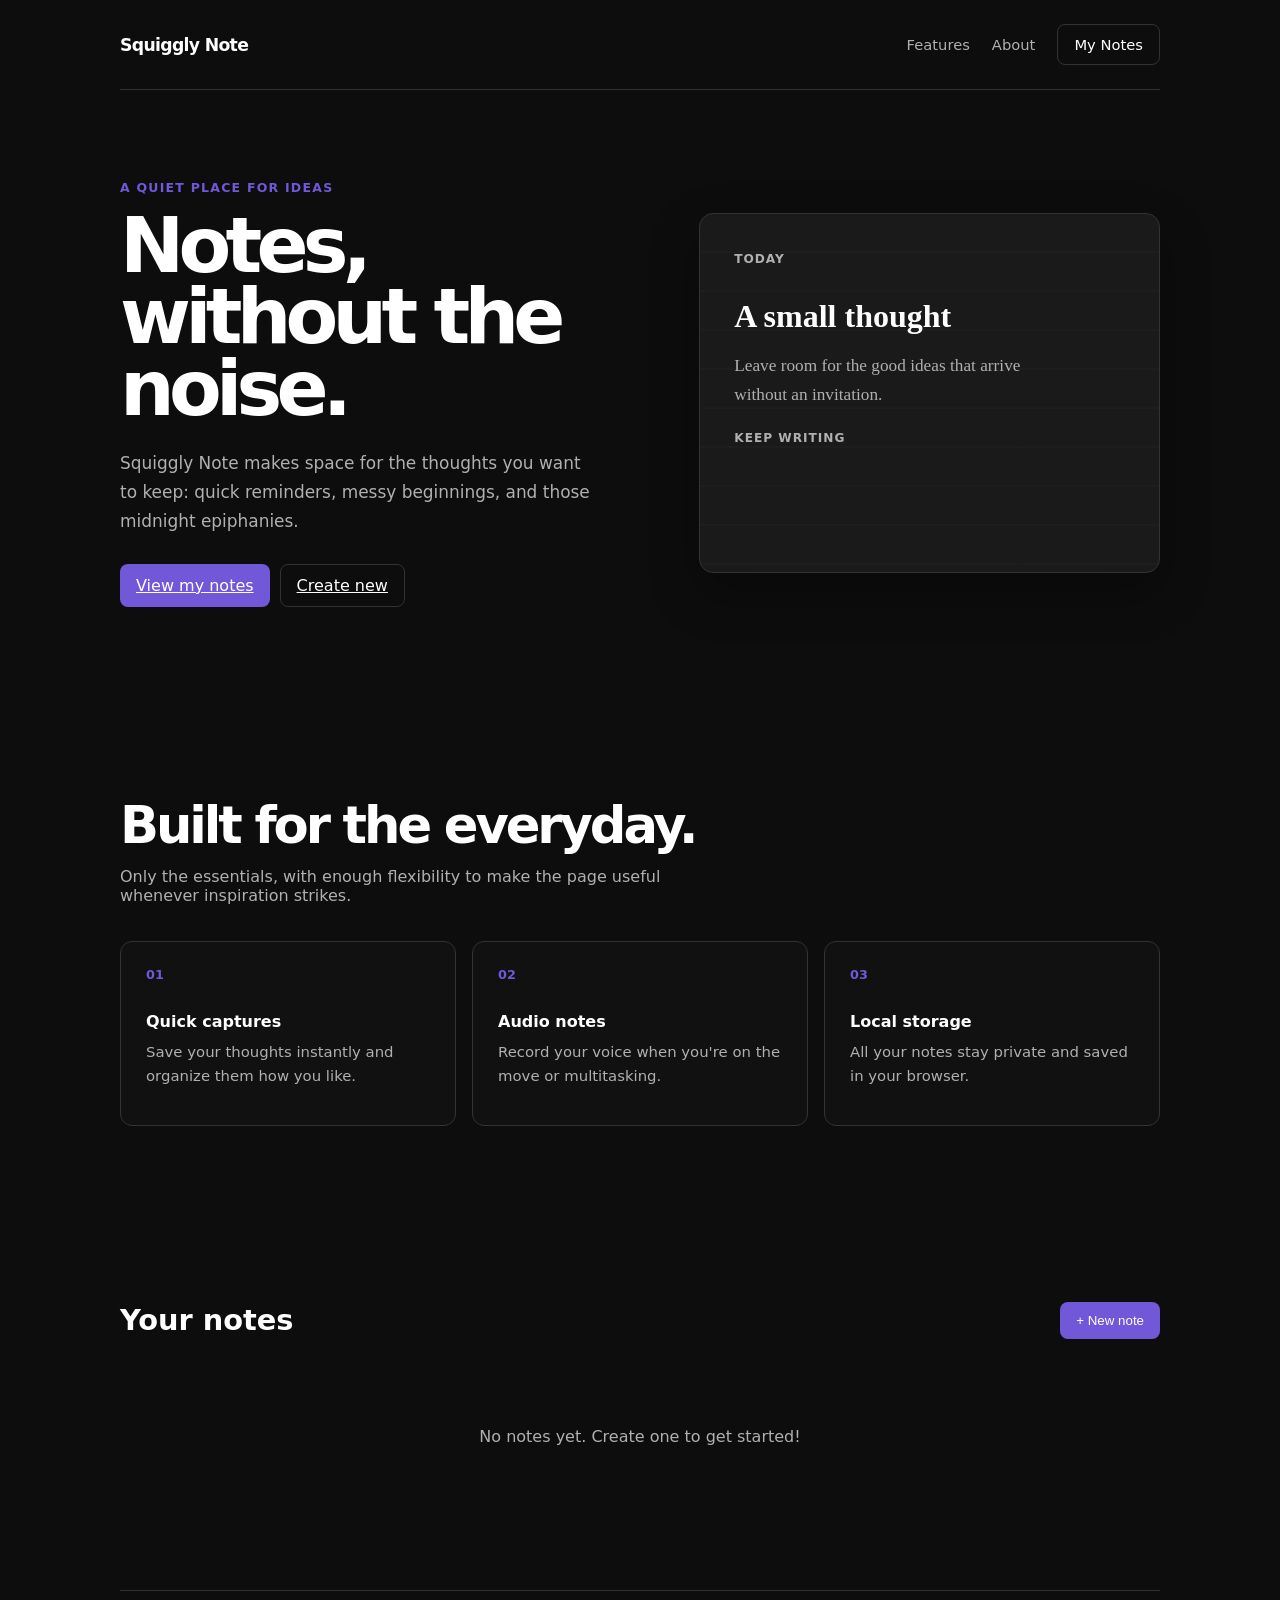
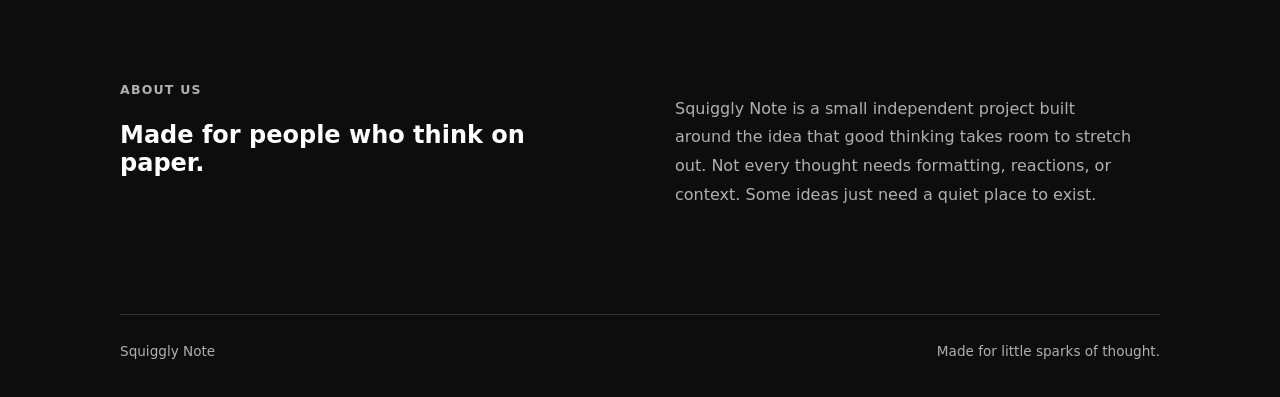
==== index.html @ e8b90823 "Dark theme with white text, fix audio recording and tab navigation" ====
<!doctype html>
<html lang="en">
<head>
  <meta charset="UTF-8">
  <meta name="viewport" content="width=device-width, initial-scale=1.0">
  <meta name="description" content="Squiggly Note is a simple place for everyday thoughts.">
  <title>Squiggly Note</title>
  <style>
    :root { --ink:#ffffff; --muted:#b0b0b0; --paper:#1a1a1a; --line:#333333; --accent:#7158d8; --wash:#0d0d0d; }
    * { box-sizing:border-box; } html { scroll-behavior:smooth; }
    body { margin:0; background:var(--wash); color:var(--ink); font-family:Inter,ui-sans-serif,system-ui,-apple-system,BlinkMacSystemFont,"Segoe UI",sans-serif; }
    .container { width:min(1040px,calc(100% - 40px)); margin:auto; }
    header { display:flex; align-items:center; justify-content:space-between; padding:24px 0; border-bottom:1px solid var(--line); }
    .brand { color:var(--ink); font-size:1.08rem; font-weight:750; letter-spacing:-.04em; text-decoration:none; }
    nav { display:flex; gap:22px; align-items:center; } nav a { color:var(--muted); font-size:.92rem; text-decoration:none; } nav a:hover { color:var(--ink); }
    .button { display:inline-flex; align-items:center; justify-content:center; border:0; border-radius:8px; padding:11px 16px; background:var(--accent); color:#fff; cursor:pointer; font:600 .9rem inherit; }
    .button:hover { background:#8e70f0; } .button.light { background:transparent; color:var(--ink); border:1px solid var(--line); }
    .hero { display:grid; grid-template-columns:1.05fr .95fr; gap:70px; align-items:center; padding:90px 0 100px; }
    .eyebrow { margin:0 0 15px; color:var(--accent); font-size:.78rem; font-weight:700; letter-spacing:.1em; text-transform:uppercase; }
    h1 { max-width:620px; margin:0; font-size:clamp(3rem,6vw,5.7rem); letter-spacing:-.075em; line-height:.93; }
    .intro { max-width:470px; margin:25px 0 28px; color:var(--muted); font-size:1.06rem; line-height:1.7; }
    .hero-actions { display:flex; flex-wrap:wrap; gap:10px; }
    .note-preview { position:relative; min-height:360px; padding:34px; overflow:hidden; border:1px solid var(--line); border-radius:14px; background:var(--paper); box-shadow:0 20px 50px rgba(0,0,0,.3); }
    .note-preview::before { content:""; position:absolute; inset:0; background:repeating-linear-gradient(to bottom,transparent 0,transparent 37px,#222 38px,transparent 39px); opacity:.85; pointer-events:none; }
    .preview-content { position:relative; z-index:1; } .mini-label { color:var(--muted); font-size:.76rem; font-weight:700; letter-spacing:.08em; text-transform:uppercase; }
    .note-preview h2 { margin:31px 0 14px; font:700 2rem/1.15 Georgia,serif; color:var(--ink); } .note-preview p { max-width:290px; color:var(--muted); font:1.08rem/1.65 Georgia,serif; }
    section { padding:88px 0; } .section-heading { max-width:590px; margin-bottom:36px; } .section-heading h2 { margin:0; font-size:clamp(2rem,4vw,3.3rem); letter-spacing:-.06em; } .section-heading p { margin:12px 0 0; color:var(--muted); }
    .features { display:grid; grid-template-columns:repeat(3,1fr); gap:16px; } .feature { min-height:185px; padding:25px; border:1px solid var(--line); border-radius:12px; background:#111; }
    .feature-number { display:block; margin-bottom:30px; color:var(--accent); font-size:.8rem; font-weight:700; } .feature h3 { margin:0 0 9px; font-size:1rem; color:var(--ink); } .feature p { margin:0; color:var(--muted); font-size:.93rem; line-height:1.65; }
    .workspace { padding:56px; border-radius:16px; background:#111; color:#fff; } .workspace p { max-width:560px; color:var(--muted); line-height:1.7; } .workspace .button { margin-top:8px; background:var(--accent); }
    .about { display:grid; grid-template-columns:1fr 1fr; gap:70px; border-top:1px solid var(--line); } .about h2 { color:var(--ink); } .about p { max-width:460px; color:var(--muted); line-height:1.8; }
    footer { display:flex; justify-content:space-between; gap:20px; padding:28px 0 38px; color:var(--muted); border-top:1px solid var(--line); font-size:.85rem; }
    
    /* NEW: Note Editor and Tabs */
    .editor-section { display:none; padding:88px 0; }
    .editor-section.active { display:block; }
    .editor-header { display:flex; align-items:center; justify-content:space-between; margin-bottom:28px; }
    .editor-back { background:transparent; color:var(--ink); border:1px solid var(--line); padding:8px 12px; }
    .editor-back:hover { background:var(--paper); }
    .editor-workspace { padding:40px; border-radius:16px; background:var(--paper); border:1px solid var(--line); }
    .editor-title { font-size:2rem; font-weight:700; margin:0 0 8px; border:none; outline:none; color:var(--ink); width:100%; background:transparent; }
    .editor-title::placeholder { color:var(--muted); }
    .editor-summary { margin:16px 0; padding:12px 16px; border:1px solid var(--line); border-radius:8px; font-size:.9rem; width:100%; font-family:inherit; resize:vertical; min-height:60px; background:transparent; color:var(--ink); }
    .editor-summary::placeholder { color:var(--muted); }
    .editor-body { min-height:320px; padding:0; border:none; outline:none; color:var(--ink); width:100%; font-family:Georgia,serif; font-size:1.08rem; line-height:1.65; resize:vertical; background:transparent; }
    .editor-body::placeholder { color:var(--muted); }
    .editor-controls { display:flex; gap:12px; margin-top:20px; align-items:center; flex-wrap:wrap; }
    .mic-btn { display:inline-flex; align-items:center; justify-content:center; width:44px; height:44px; border-radius:8px; border:1px solid var(--line); background:transparent; cursor:pointer; font-size:1.2rem; transition:all .2s; color:var(--ink); }
    .mic-btn:hover { background:var(--line); border-color:var(--accent); }
    .mic-btn.recording { background:var(--accent); border-color:var(--accent); animation:pulse 1s infinite; }
    @keyframes pulse { 0%,100% { opacity:1; } 50% { opacity:.6; } }
    .recording-indicator { display:none; color:var(--accent); font-size:.85rem; font-weight:700; align-items:center; gap:6px; }
    .recording-indicator.active { display:flex; }
    .recording-dot { width:8px; height:8px; border-radius:50%; background:var(--accent); animation:pulse .5s infinite; }
    .save-status { margin-left:auto; color:var(--muted); font-size:.85rem; }
    
    /* Audio controls */
    .audio-container { margin-top:16px; }
    audio { width:100%; max-width:300px; }
    
    /* Tabs Grid */
    .tabs-section { padding:88px 0; }
    .tabs-header { display:flex; align-items:center; justify-content:space-between; margin-bottom:32px; }
    .tabs-header h2 { margin:0; font-size:1.8rem; font-weight:700; }
    .new-tab-btn { background:var(--accent); color:#fff; }
    .new-tab-btn:hover { background:#8e70f0; }
    .tabs-grid { display:grid; grid-template-columns:repeat(auto-fill,minmax(140px,1fr)); gap:16px; }
    .tab-card { position:relative; min-height:160px; padding:20px; border-radius:16px; background:linear-gradient(135deg,#222,#1a1a1a); border:1px solid var(--line); cursor:pointer; transition:all .2s; display:flex; flex-direction:column; justify-content:space-between; box-shadow:0 2px 8px rgba(0,0,0,.5); }
    .tab-card:hover { transform:translateY(-2px); box-shadow:0 4px 12px rgba(113,88,216,.3); border-color:var(--accent); }
    .tab-icon { width:48px; height:48px; border-radius:12px; background:linear-gradient(135deg,var(--accent),#a47dd8); display:flex; align-items:center; justify-content:center; font-size:1.5rem; color:#fff; margin-bottom:12px; }
    .tab-title { font-weight:700; font-size:.95rem; margin:0 0 6px; color:var(--ink); word-break:break-word; }
    .tab-summary { font-size:.8rem; color:var(--muted); margin:0; line-height:1.4; display:-webkit-box; -webkit-line-clamp:2; -webkit-box-orient:vertical; overflow:hidden; }
    .tab-delete { position:absolute; top:8px; right:8px; background:transparent; border:none; color:var(--muted); cursor:pointer; font-size:1.2rem; padding:4px; display:none; }
    .tab-card:hover .tab-delete { display:block; }
    .tab-delete:hover { color:var(--ink); }
    
    @media (max-width:760px) { 
      .container { width:min(100% - 28px,1040px); } 
      nav a { display:none; } 
      .hero,.about { grid-template-columns:1fr; gap:38px; } 
      .hero { padding:58px 0 70px; } 
      .note-preview { min-height:280px; padding:20px; }
      .features { grid-template-columns:1fr; }
      .tabs-grid { grid-template-columns:repeat(auto-fill,minmax(120px,1fr)); }
      .editor-workspace { padding:24px; }
    }
  </style>
</head>
<body>
  <header class="container">
    <a class="brand" href="#home">Squiggly Note</a>
    <nav><a href="#features">Features</a><a href="#about">About</a><a class="button light" href="#tabs">My Notes</a></nav>
  </header>
  <main>
    <section class="container hero" id="home">
      <div><p class="eyebrow">A quiet place for ideas</p><h1>Notes, without the noise.</h1><p class="intro">Squiggly Note makes space for the thoughts you want to keep: quick reminders, messy beginnings, and those midnight epiphanies.</p><div class="hero-actions"><a class="button" href="#tabs">View my notes</a><a class="button light" href="#editor">Create new</a></div></div>
      <aside class="note-preview"><div class="preview-content"><span class="mini-label">Today</span><h2>A small thought</h2><p>Leave room for the good ideas that arrive without an invitation.</p><span class="mini-label" style="margin-top:40px;">Keep writing</span></div></aside>
    </section>
    <section class="container" id="features"><div class="section-heading"><h2>Built for the everyday.</h2><p>Only the essentials, with enough flexibility to make the page useful whenever inspiration strikes.</p></div><div class="features"><div class="feature"><span class="feature-number">01</span><h3>Quick captures</h3><p>Save your thoughts instantly and organize them how you like.</p></div><div class="feature"><span class="feature-number">02</span><h3>Audio notes</h3><p>Record your voice when you're on the move or multitasking.</p></div><div class="feature"><span class="feature-number">03</span><h3>Local storage</h3><p>All your notes stay private and saved in your browser.</p></div></div></section>
    
    <!-- Editor Section -->
    <section class="container editor-section" id="editor">
      <div class="editor-header">
        <button class="button editor-back" onclick="goToTabs()">← Back to notes</button>
        <div class="save-status" id="saveStatus"></div>
      </div>
      <div class="editor-workspace">
        <input type="text" class="editor-title" id="editorTitle" placeholder="Untitled note" maxlength="60">
        <textarea class="editor-summary" id="editorSummary" placeholder="Short summary (optional)..."></textarea>
        <textarea class="editor-body" id="editorBody" placeholder="Your note..."></textarea>
        <div class="editor-controls">
          <button class="mic-btn" id="micBtn" title="Record audio note">🎤</button>
          <div class="recording-indicator" id="recordingIndicator">
            <span class="recording-dot"></span>
            <span>Recording...</span>
          </div>
          <button class="button" onclick="saveCurrentNote()">Save note</button>
        </div>
        <div class="audio-container" id="audioContainer"></div>
      </div>
    </section>
    
    <!-- Tabs Section -->
    <section class="container tabs-section" id="tabs">
      <div class="tabs-header">
        <h2>Your notes</h2>
        <button class="button new-tab-btn" onclick="createNewNote()">+ New note</button>
      </div>
      <div class="tabs-grid" id="tabsGrid">
        <!-- Notes will be inserted here -->
      </div>
    </section>
    
    <section class="container about" id="about"><div><p class="eyebrow">About us</p><h2>Made for people who think on paper.</h2></div><div><p>Squiggly Note is a small independent project built around the idea that good thinking takes room to stretch out. Not every thought needs formatting, reactions, or context. Some ideas just need a quiet place to exist.</p></div></section>
  </main>
  <footer class="container"><span>Squiggly Note</span><span>Made for little sparks of thought.</span></footer>
  
  <script>
    let currentNoteId = null;
    let mediaRecorder = null;
    let audioChunks = [];
    let recordingStream = null;
    
    // Initialize on page load
    document.addEventListener('DOMContentLoaded', () => {
      renderTabs();
      setupMicButton();
      setupAutoSave();
    });
    
    // Get all notes from localStorage
    function getAllNotes() {
      const notes = localStorage.getItem('squiggly-notes');
      return notes ? JSON.parse(notes) : {};
    }
    
    // Save all notes to localStorage
    function saveAllNotes(notes) {
      localStorage.setItem('squiggly-notes', JSON.stringify(notes));
    }
    
    // Create new note
    function createNewNote() {
      const noteId = Date.now().toString();
      const notes = getAllNotes();
      notes[noteId] = {
        id: noteId,
        title: 'Untitled note',
        summary: '',
        body: '',
        createdAt: new Date().toISOString(),
        audioData: null
      };
      saveAllNotes(notes);
      editNote(noteId);
    }
    
    // Edit existing note
    function editNote(noteId) {
      currentNoteId = noteId;
      const notes = getAllNotes();
      const note = notes[noteId];
      
      document.getElementById('editorTitle').value = note.title;
      document.getElementById('editorSummary').value = note.summary || '';
      document.getElementById('editorBody').value = note.body || '';
      
      // Clear and rebuild audio container
      const audioContainer = document.getElementById('audioContainer');
      audioContainer.innerHTML = '';
      if (note.audioData) {
        const audio = document.createElement('audio');
        audio.controls = true;
        audio.src = note.audioData;
        audioContainer.appendChild(audio);
      }
      
      // Show editor, hide tabs and home
      document.querySelectorAll('.editor-section, .hero').forEach(el => el.classList.remove('active'));
      document.getElementById('editor').classList.add('active');
      document.querySelector('.hero').style.display = 'none';
      
      window.scrollTo(0, 0);
    }
    
    // Save current note
    function saveCurrentNote() {
      if (!currentNoteId) return;
      
      const notes = getAllNotes();
      notes[currentNoteId].title = document.getElementById('editorTitle').value || 'Untitled note';
      notes[currentNoteId].summary = document.getElementById('editorSummary').value;
      notes[currentNoteId].body = document.getElementById('editorBody').value;
      
      saveAllNotes(notes);
      showSaveStatus('Note saved!');
    }
    
    // Auto-save every 1 second while editing
    function setupAutoSave() {
      setInterval(() => {
        if (currentNoteId && document.getElementById('editor').classList.contains('active')) {
          saveCurrentNote();
        }
      }, 1000);
    }
    
    // Show save status
    function showSaveStatus(message) {
      const status = document.getElementById('saveStatus');
      status.textContent = message;
      setTimeout(() => { status.textContent = ''; }, 2000);
    }
    
    // Go back to tabs
    function goToTabs() {
      if (currentNoteId) {
        saveCurrentNote();
      }
      currentNoteId = null;
      document.getElementById('editor').classList.remove('active');
      document.querySelector('.hero').style.display = 'grid';
      renderTabs();
      document.getElementById('tabs').scrollIntoView({ behavior: 'smooth' });
    }
    
    // Render tabs grid
    function renderTabs() {
      const notes = getAllNotes();
      const tabsGrid = document.getElementById('tabsGrid');
      tabsGrid.innerHTML = '';
      
      if (Object.keys(notes).length === 0) {
        tabsGrid.innerHTML = '<p style="grid-column: 1/-1; color: var(--muted); text-align: center; padding: 40px 20px;">No notes yet. Create one to get started!</p>';
        return;
      }
      
      Object.values(notes).sort((a, b) => new Date(b.createdAt) - new Date(a.createdAt)).forEach(note => {
        const icons = ['📝', '💡', '✨', '🎯', '🚀', '🌟', '📚', '🔥', '⚡', '🎨'];
        const iconIndex = note.id.charCodeAt(0) % icons.length;
        
        const card = document.createElement('div');
        card.className = 'tab-card';
        card.innerHTML = `
          <div style="cursor: pointer; flex: 1;" onclick="editNote('${escapeHtml(note.id)}')">
            <div class="tab-icon">${icons[iconIndex]}</div>
            <h3 class="tab-title">${escapeHtml(note.title)}</h3>
            <p class="tab-summary">${escapeHtml(note.summary || note.body.substring(0, 50) || '(empty note)')}</p>
          </div>
          <button class="tab-delete" onclick="deleteNote('${escapeHtml(note.id)}', event)">✕</button>
        `;
        tabsGrid.appendChild(card);
      });
    }
    
    // Delete note
    function deleteNote(noteId, event) {
      event.stopPropagation();
      if (confirm('Delete this note?')) {
        const notes = getAllNotes();
        delete notes[noteId];
        saveAllNotes(notes);
        renderTabs();
      }
    }
    
    // Setup microphone recording
    function setupMicButton() {
      const micBtn = document.getElementById('micBtn');
      
      micBtn.onclick = async (e) => {
        e.preventDefault();
        
        if (!mediaRecorder) {
          try {
            recordingStream = await navigator.mediaDevices.getUserMedia({ audio: true });
            mediaRecorder = new MediaRecorder(recordingStream);
            audioChunks = [];
            
            mediaRecorder.ondataavailable = (e) => {
              audioChunks.push(e.data);
            };
            
            mediaRecorder.onstop = () => {
              const audioBlob = new Blob(audioChunks, { type: 'audio/webm' });
              const reader = new FileReader();
              
              reader.onload = (event) => {
                const audioData = event.target.result;
                
                const notes = getAllNotes();
                if (currentNoteId && notes[currentNoteId]) {
                  notes[currentNoteId].audioData = audioData;
                  saveAllNotes(notes);
                  showSaveStatus('Audio saved!');
                  
                  // Update audio container
                  const audioContainer = document.getElementById('audioContainer');
                  audioContainer.innerHTML = '';
                  const audio = document.createElement('audio');
                  audio.controls = true;
                  audio.src = audioData;
                  audioContainer.appendChild(audio);
                }
              };
              
              reader.readAsDataURL(audioBlob);
              
              // Stop all tracks
              recordingStream.getTracks().forEach(track => track.stop());
              mediaRecorder = null;
              recordingStream = null;
            };
            
            mediaRecorder.start();
            micBtn.classList.add('recording');
            document.getElementById('recordingIndicator').classList.add('active');
          } catch (err) {
            console.error('Microphone error:', err);
            alert('Microphone access denied or not available. Please allow microphone access to record notes.');
          }
        } else {
          mediaRecorder.stop();
          micBtn.classList.remove('recording');
          document.getElementById('recordingIndicator').classList.remove('active');
        }
      };
    }
    
    // Escape HTML to prevent XSS
    function escapeHtml(text) {
      const div = document.createElement('div');
      div.textContent = text;
      return div.innerHTML;
    }
  </script>
</body>
</html>
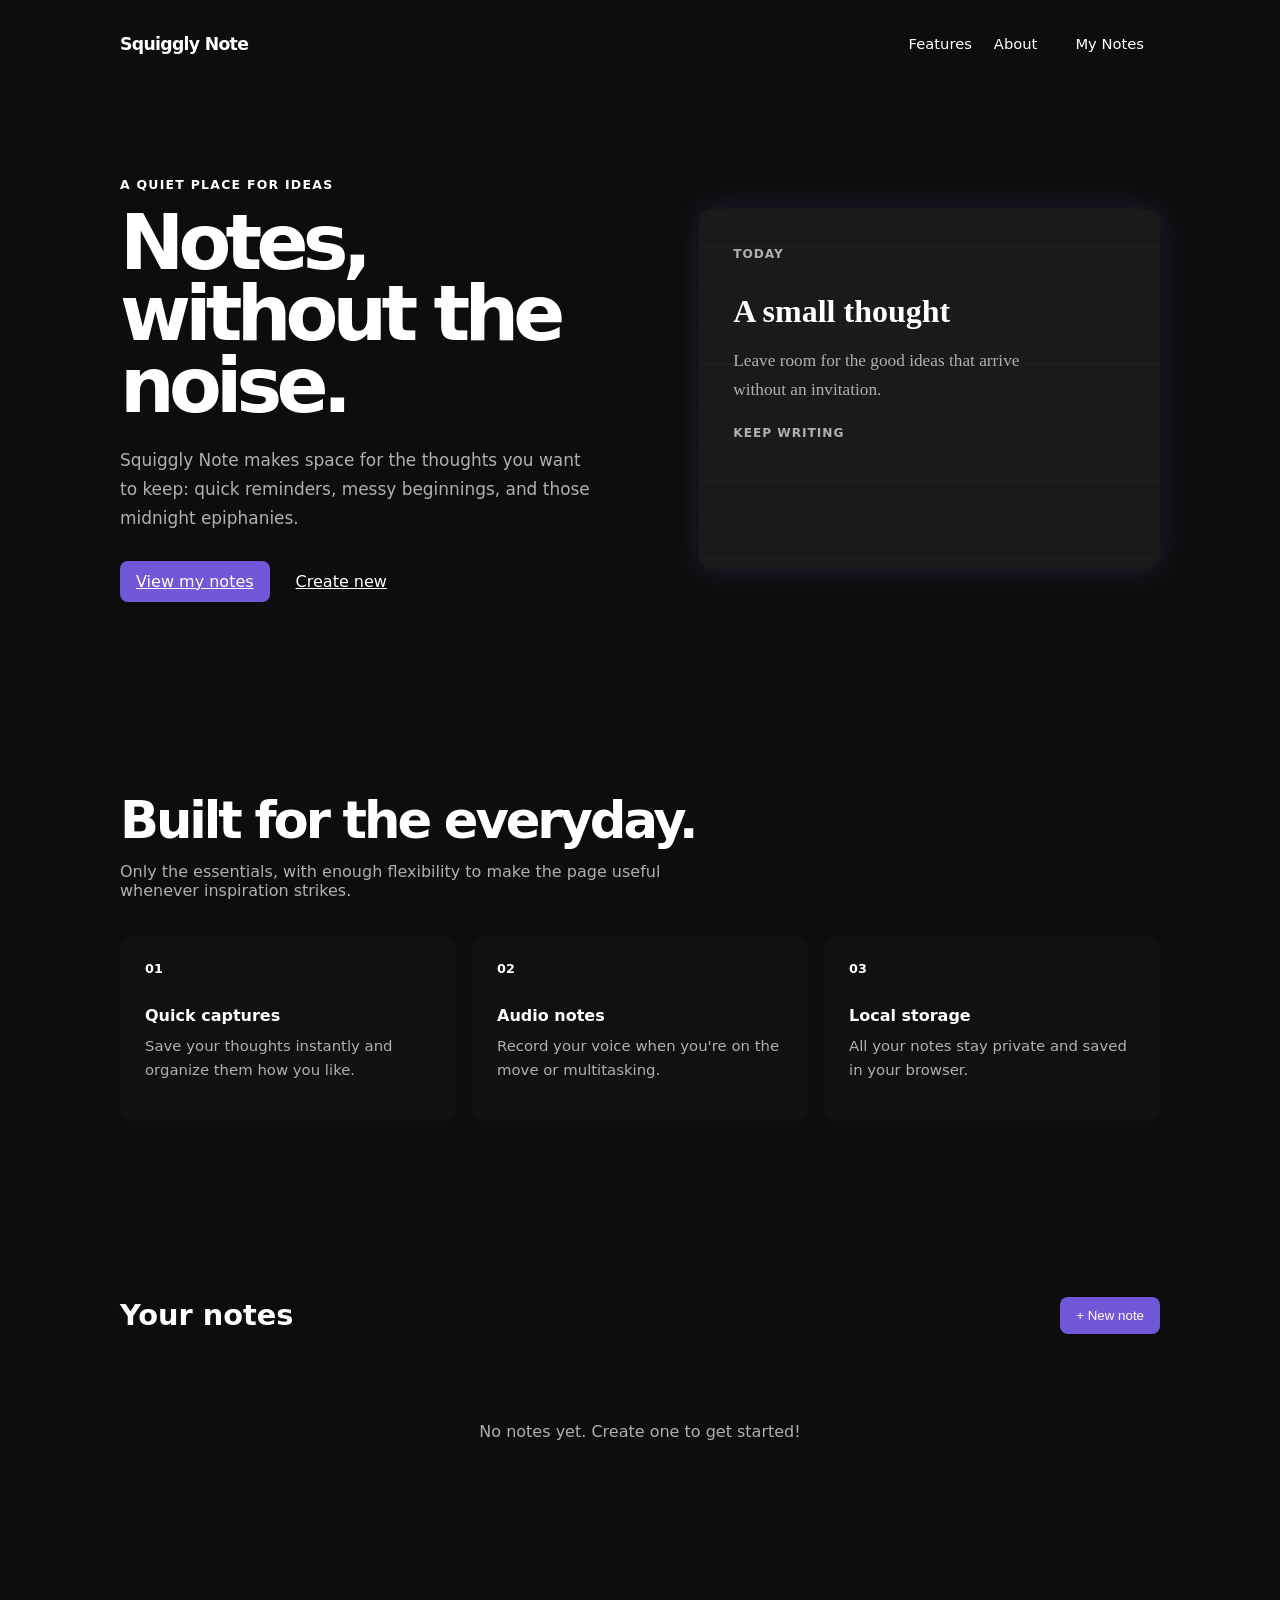
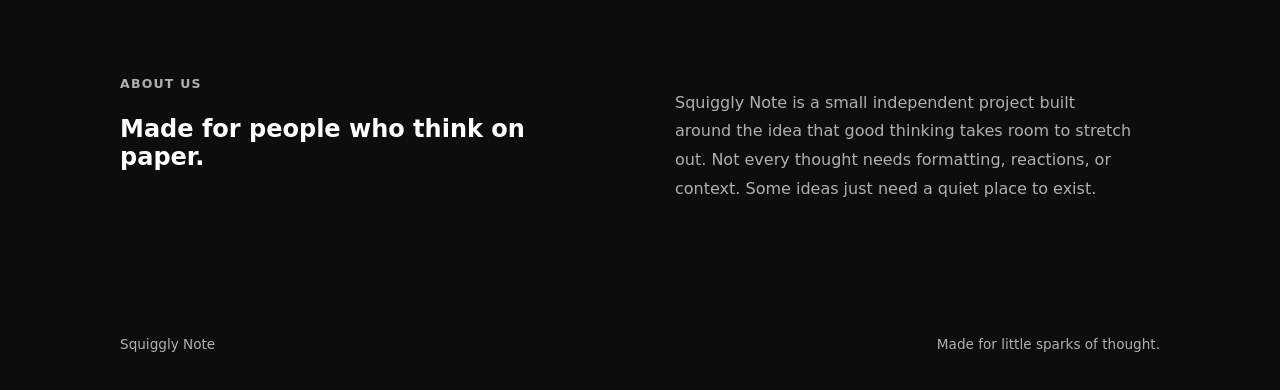
==== commit 3975528d: "Remove purple text, add glow effects on hover, remove palette emoji from icon rotation" ====
--- a/index.html
+++ b/index.html
@@ -10,46 +10,48 @@
     * { box-sizing:border-box; } html { scroll-behavior:smooth; }
     body { margin:0; background:var(--wash); color:var(--ink); font-family:Inter,ui-sans-serif,system-ui,-apple-system,BlinkMacSystemFont,"Segoe UI",sans-serif; }
     .container { width:min(1040px,calc(100% - 40px)); margin:auto; }
-    header { display:flex; align-items:center; justify-content:space-between; padding:24px 0; border-bottom:1px solid var(--line); }
+    header { display:flex; align-items:center; justify-content:space-between; padding:24px 0; }
     .brand { color:var(--ink); font-size:1.08rem; font-weight:750; letter-spacing:-.04em; text-decoration:none; }
-    nav { display:flex; gap:22px; align-items:center; } nav a { color:var(--muted); font-size:.92rem; text-decoration:none; } nav a:hover { color:var(--ink); }
-    .button { display:inline-flex; align-items:center; justify-content:center; border:0; border-radius:8px; padding:11px 16px; background:var(--accent); color:#fff; cursor:pointer; font:600 .9rem inherit; }
-    .button:hover { background:#8e70f0; } .button.light { background:transparent; color:var(--ink); border:1px solid var(--line); }
+    nav { display:flex; gap:22px; align-items:center; } nav a { color:var(--ink); font-size:.92rem; text-decoration:none; } nav a:hover { text-shadow:0 0 10px rgba(113,88,216,.6); }
+    .button { display:inline-flex; align-items:center; justify-content:center; border:none; border-radius:8px; padding:11px 16px; background:var(--accent); color:#fff; cursor:pointer; font:600 .9rem inherit; }
+    .button:hover { text-shadow:0 0 10px rgba(113,88,216,.8); box-shadow:0 0 20px rgba(113,88,216,.4); } .button.light { background:transparent; color:var(--ink); }
+    .button.light:hover { text-shadow:0 0 10px rgba(113,88,216,.8); box-shadow:0 0 20px rgba(113,88,216,.3); }
     .hero { display:grid; grid-template-columns:1.05fr .95fr; gap:70px; align-items:center; padding:90px 0 100px; }
-    .eyebrow { margin:0 0 15px; color:var(--accent); font-size:.78rem; font-weight:700; letter-spacing:.1em; text-transform:uppercase; }
+    .eyebrow { margin:0 0 15px; color:var(--ink); font-size:.78rem; font-weight:700; letter-spacing:.1em; text-transform:uppercase; }
     h1 { max-width:620px; margin:0; font-size:clamp(3rem,6vw,5.7rem); letter-spacing:-.075em; line-height:.93; }
     .intro { max-width:470px; margin:25px 0 28px; color:var(--muted); font-size:1.06rem; line-height:1.7; }
     .hero-actions { display:flex; flex-wrap:wrap; gap:10px; }
-    .note-preview { position:relative; min-height:360px; padding:34px; overflow:hidden; border:1px solid var(--line); border-radius:14px; background:var(--paper); box-shadow:0 20px 50px rgba(0,0,0,.3); }
+    .note-preview { position:relative; min-height:360px; padding:34px; overflow:hidden; border-radius:14px; background:var(--paper); box-shadow:0 0 30px rgba(113,88,216,.2); }
     .note-preview::before { content:""; position:absolute; inset:0; background:repeating-linear-gradient(to bottom,transparent 0,transparent 37px,#222 38px,transparent 39px); opacity:.85; pointer-events:none; }
     .preview-content { position:relative; z-index:1; } .mini-label { color:var(--muted); font-size:.76rem; font-weight:700; letter-spacing:.08em; text-transform:uppercase; }
     .note-preview h2 { margin:31px 0 14px; font:700 2rem/1.15 Georgia,serif; color:var(--ink); } .note-preview p { max-width:290px; color:var(--muted); font:1.08rem/1.65 Georgia,serif; }
     section { padding:88px 0; } .section-heading { max-width:590px; margin-bottom:36px; } .section-heading h2 { margin:0; font-size:clamp(2rem,4vw,3.3rem); letter-spacing:-.06em; } .section-heading p { margin:12px 0 0; color:var(--muted); }
-    .features { display:grid; grid-template-columns:repeat(3,1fr); gap:16px; } .feature { min-height:185px; padding:25px; border:1px solid var(--line); border-radius:12px; background:#111; }
-    .feature-number { display:block; margin-bottom:30px; color:var(--accent); font-size:.8rem; font-weight:700; } .feature h3 { margin:0 0 9px; font-size:1rem; color:var(--ink); } .feature p { margin:0; color:var(--muted); font-size:.93rem; line-height:1.65; }
+    .features { display:grid; grid-template-columns:repeat(3,1fr); gap:16px; } .feature { min-height:185px; padding:25px; border-radius:12px; background:#111; }
+    .feature-number { display:block; margin-bottom:30px; color:var(--ink); font-size:.8rem; font-weight:700; } .feature h3 { margin:0 0 9px; font-size:1rem; color:var(--ink); } .feature p { margin:0; color:var(--muted); font-size:.93rem; line-height:1.65; }
     .workspace { padding:56px; border-radius:16px; background:#111; color:#fff; } .workspace p { max-width:560px; color:var(--muted); line-height:1.7; } .workspace .button { margin-top:8px; background:var(--accent); }
-    .about { display:grid; grid-template-columns:1fr 1fr; gap:70px; border-top:1px solid var(--line); } .about h2 { color:var(--ink); } .about p { max-width:460px; color:var(--muted); line-height:1.8; }
-    footer { display:flex; justify-content:space-between; gap:20px; padding:28px 0 38px; color:var(--muted); border-top:1px solid var(--line); font-size:.85rem; }
+    .about { display:grid; grid-template-columns:1fr 1fr; gap:70px; } .about h2 { color:var(--ink); } .about p { max-width:460px; color:var(--muted); line-height:1.8; }
+    footer { display:flex; justify-content:space-between; gap:20px; padding:28px 0 38px; color:var(--muted); font-size:.85rem; }
     
     /* NEW: Note Editor and Tabs */
     .editor-section { display:none; padding:88px 0; }
     .editor-section.active { display:block; }
     .editor-header { display:flex; align-items:center; justify-content:space-between; margin-bottom:28px; }
-    .editor-back { background:transparent; color:var(--ink); border:1px solid var(--line); padding:8px 12px; }
-    .editor-back:hover { background:var(--paper); }
-    .editor-workspace { padding:40px; border-radius:16px; background:var(--paper); border:1px solid var(--line); }
+    .editor-back { background:transparent; color:var(--ink); border:none; padding:8px 12px; }
+    .editor-back:hover { text-shadow:0 0 10px rgba(113,88,216,.8); box-shadow:0 0 20px rgba(113,88,216,.3); }
+    .editor-workspace { padding:40px; border-radius:16px; background:var(--paper); }
     .editor-title { font-size:2rem; font-weight:700; margin:0 0 8px; border:none; outline:none; color:var(--ink); width:100%; background:transparent; }
     .editor-title::placeholder { color:var(--muted); }
-    .editor-summary { margin:16px 0; padding:12px 16px; border:1px solid var(--line); border-radius:8px; font-size:.9rem; width:100%; font-family:inherit; resize:vertical; min-height:60px; background:transparent; color:var(--ink); }
+    .editor-summary { margin:16px 0; padding:12px 16px; border:none; border-radius:8px; font-size:.9rem; width:100%; font-family:inherit; resize:vertical; min-height:60px; background:#0d0d0d; color:var(--ink); }
     .editor-summary::placeholder { color:var(--muted); }
+    .editor-summary:focus { outline:none; box-shadow:0 0 15px rgba(113,88,216,.3); }
     .editor-body { min-height:320px; padding:0; border:none; outline:none; color:var(--ink); width:100%; font-family:Georgia,serif; font-size:1.08rem; line-height:1.65; resize:vertical; background:transparent; }
     .editor-body::placeholder { color:var(--muted); }
     .editor-controls { display:flex; gap:12px; margin-top:20px; align-items:center; flex-wrap:wrap; }
-    .mic-btn { display:inline-flex; align-items:center; justify-content:center; width:44px; height:44px; border-radius:8px; border:1px solid var(--line); background:transparent; cursor:pointer; font-size:1.2rem; transition:all .2s; color:var(--ink); }
-    .mic-btn:hover { background:var(--line); border-color:var(--accent); }
-    .mic-btn.recording { background:var(--accent); border-color:var(--accent); animation:pulse 1s infinite; }
+    .mic-btn { display:inline-flex; align-items:center; justify-content:center; width:44px; height:44px; border-radius:8px; border:none; background:transparent; cursor:pointer; font-size:1.2rem; transition:all .2s; color:var(--ink); }
+    .mic-btn:hover { box-shadow:0 0 15px rgba(113,88,216,.4); }
+    .mic-btn.recording { animation:pulse 1s infinite; box-shadow:0 0 25px rgba(113,88,216,.6); }
     @keyframes pulse { 0%,100% { opacity:1; } 50% { opacity:.6; } }
-    .recording-indicator { display:none; color:var(--accent); font-size:.85rem; font-weight:700; align-items:center; gap:6px; }
+    .recording-indicator { display:none; color:var(--ink); font-size:.85rem; font-weight:700; align-items:center; gap:6px; }
     .recording-indicator.active { display:flex; }
     .recording-dot { width:8px; height:8px; border-radius:50%; background:var(--accent); animation:pulse .5s infinite; }
     .save-status { margin-left:auto; color:var(--muted); font-size:.85rem; }
@@ -63,10 +65,10 @@
     .tabs-header { display:flex; align-items:center; justify-content:space-between; margin-bottom:32px; }
     .tabs-header h2 { margin:0; font-size:1.8rem; font-weight:700; }
     .new-tab-btn { background:var(--accent); color:#fff; }
-    .new-tab-btn:hover { background:#8e70f0; }
+    .new-tab-btn:hover { box-shadow:0 0 20px rgba(113,88,216,.4); }
     .tabs-grid { display:grid; grid-template-columns:repeat(auto-fill,minmax(140px,1fr)); gap:16px; }
-    .tab-card { position:relative; min-height:160px; padding:20px; border-radius:16px; background:linear-gradient(135deg,#222,#1a1a1a); border:1px solid var(--line); cursor:pointer; transition:all .2s; display:flex; flex-direction:column; justify-content:space-between; box-shadow:0 2px 8px rgba(0,0,0,.5); }
-    .tab-card:hover { transform:translateY(-2px); box-shadow:0 4px 12px rgba(113,88,216,.3); border-color:var(--accent); }
+    .tab-card { position:relative; min-height:160px; padding:20px; border-radius:16px; background:linear-gradient(135deg,#222,#1a1a1a); border:none; cursor:pointer; transition:all .2s; display:flex; flex-direction:column; justify-content:space-between; box-shadow:0 0 15px rgba(0,0,0,.5); }
+    .tab-card:hover { transform:translateY(-2px); box-shadow:0 0 25px rgba(113,88,216,.4); }
     .tab-icon { width:48px; height:48px; border-radius:12px; background:linear-gradient(135deg,var(--accent),#a47dd8); display:flex; align-items:center; justify-content:center; font-size:1.5rem; color:#fff; margin-bottom:12px; }
     .tab-title { font-weight:700; font-size:.95rem; margin:0 0 6px; color:var(--ink); word-break:break-word; }
     .tab-summary { font-size:.8rem; color:var(--muted); margin:0; line-height:1.4; display:-webkit-box; -webkit-line-clamp:2; -webkit-box-orient:vertical; overflow:hidden; }
@@ -256,7 +258,7 @@
       }
       
       Object.values(notes).sort((a, b) => new Date(b.createdAt) - new Date(a.createdAt)).forEach(note => {
-        const icons = ['📝', '💡', '✨', '🎯', '🚀', '🌟', '📚', '🔥', '⚡', '🎨'];
+        const icons = ['📝', '💡', '✨', '🎯', '🚀', '🌟', '📚', '🔥', '⚡'];
         const iconIndex = note.id.charCodeAt(0) % icons.length;
         
         const card = document.createElement('div');
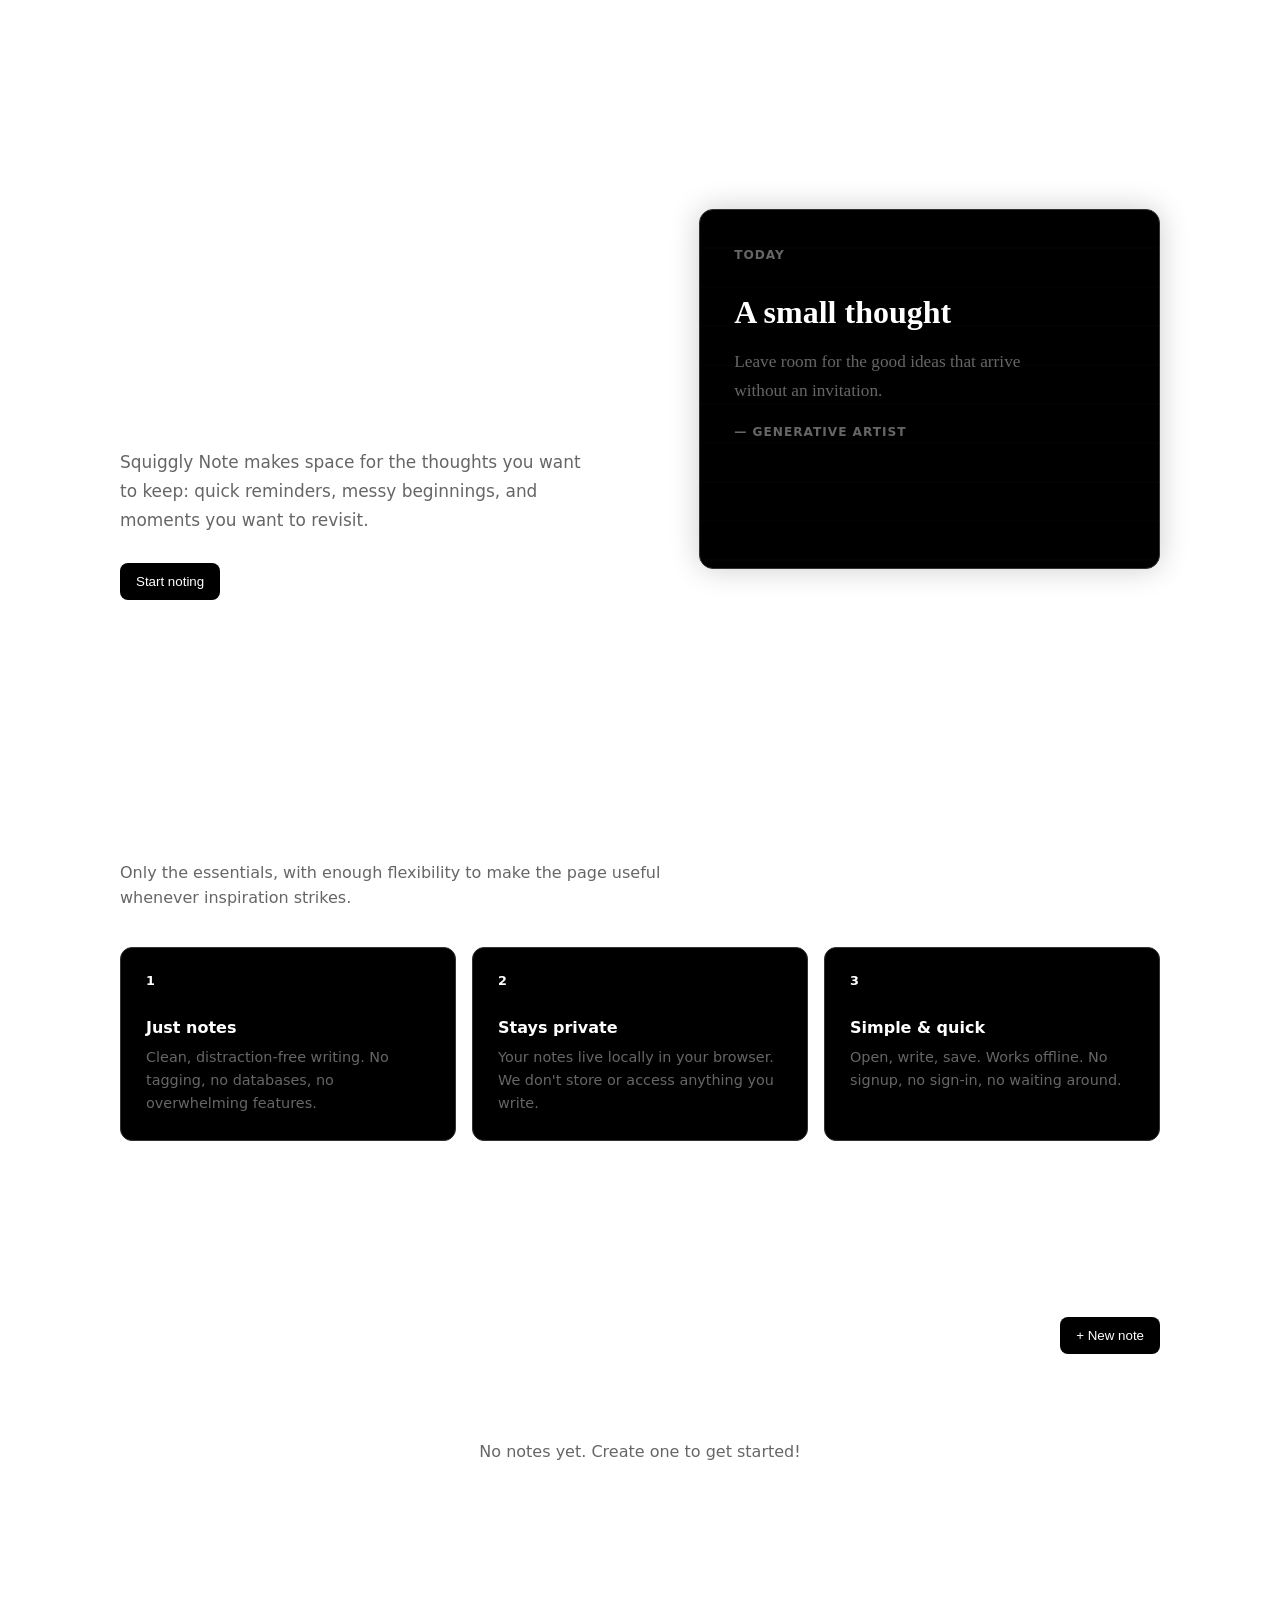
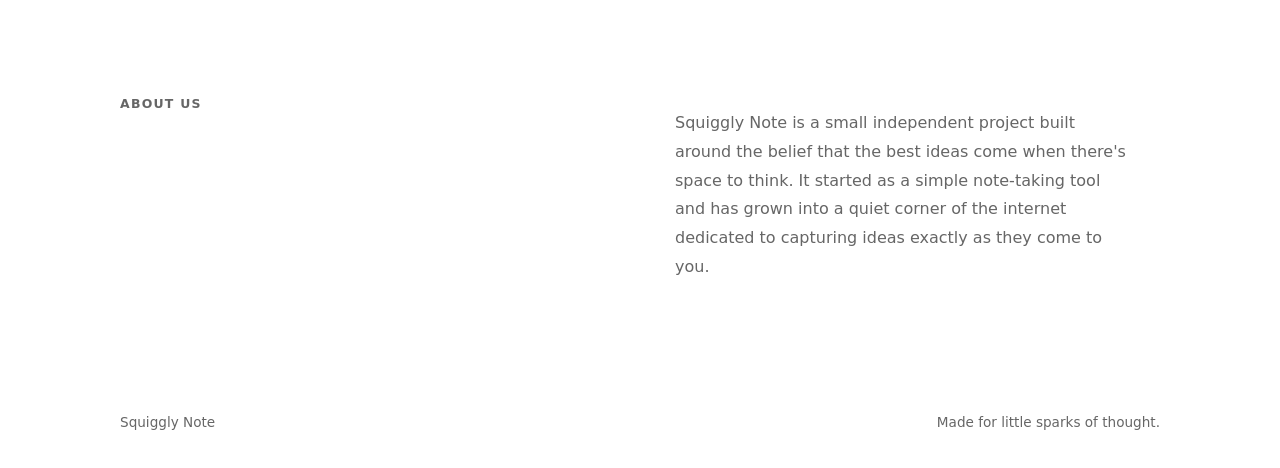
==== commit c725a4f9: "Update: Save button now closes note and navigate back to tabs, change color scheme to black and whit" ====
--- a/index.html
+++ b/index.html
@@ -6,29 +6,29 @@
   <meta name="description" content="Squiggly Note is a simple place for everyday thoughts.">
   <title>Squiggly Note</title>
   <style>
-    :root { --ink:#ffffff; --muted:#b0b0b0; --paper:#1a1a1a; --line:#333333; --accent:#7158d8; --wash:#0d0d0d; }
+    :root { --ink:#ffffff; --muted:#666666; --paper:#000000; --line:#333333; --accent:#000000; --wash:#ffffff; }
     * { box-sizing:border-box; } html { scroll-behavior:smooth; }
     body { margin:0; background:var(--wash); color:var(--ink); font-family:Inter,ui-sans-serif,system-ui,-apple-system,BlinkMacSystemFont,"Segoe UI",sans-serif; }
     .container { width:min(1040px,calc(100% - 40px)); margin:auto; }
     header { display:flex; align-items:center; justify-content:space-between; padding:24px 0; }
     .brand { color:var(--ink); font-size:1.08rem; font-weight:750; letter-spacing:-.04em; text-decoration:none; }
-    nav { display:flex; gap:22px; align-items:center; } nav a { color:var(--ink); font-size:.92rem; text-decoration:none; } nav a:hover { text-shadow:0 0 10px rgba(113,88,216,.6); }
-    .button { display:inline-flex; align-items:center; justify-content:center; border:none; border-radius:8px; padding:11px 16px; background:var(--accent); color:#fff; cursor:pointer; font:600 .9rem inherit; }
-    .button:hover { text-shadow:0 0 10px rgba(113,88,216,.8); box-shadow:0 0 20px rgba(113,88,216,.4); } .button.light { background:transparent; color:var(--ink); }
-    .button.light:hover { text-shadow:0 0 10px rgba(113,88,216,.8); box-shadow:0 0 20px rgba(113,88,216,.3); }
+    nav { display:flex; gap:22px; align-items:center; } nav a { color:var(--ink); font-size:.92rem; text-decoration:none; } nav a:hover { text-shadow:0 0 10px rgba(0,0,0,.4); }
+    .button { display:inline-flex; align-items:center; justify-content:center; border:none; border-radius:8px; padding:11px 16px; background:var(--accent); color:#fff; cursor:pointer; font:600 .9rem; transition:all .2s; }
+    .button:hover { text-shadow:0 0 10px rgba(0,0,0,.4); box-shadow:0 0 20px rgba(0,0,0,.2); } .button.light { background:transparent; color:var(--ink); border:1px solid var(--ink); }
+    .button.light:hover { text-shadow:0 0 10px rgba(0,0,0,.4); box-shadow:0 0 20px rgba(0,0,0,.1); }
     .hero { display:grid; grid-template-columns:1.05fr .95fr; gap:70px; align-items:center; padding:90px 0 100px; }
     .eyebrow { margin:0 0 15px; color:var(--ink); font-size:.78rem; font-weight:700; letter-spacing:.1em; text-transform:uppercase; }
     h1 { max-width:620px; margin:0; font-size:clamp(3rem,6vw,5.7rem); letter-spacing:-.075em; line-height:.93; }
     .intro { max-width:470px; margin:25px 0 28px; color:var(--muted); font-size:1.06rem; line-height:1.7; }
     .hero-actions { display:flex; flex-wrap:wrap; gap:10px; }
-    .note-preview { position:relative; min-height:360px; padding:34px; overflow:hidden; border-radius:14px; background:var(--paper); box-shadow:0 0 30px rgba(113,88,216,.2); }
-    .note-preview::before { content:""; position:absolute; inset:0; background:repeating-linear-gradient(to bottom,transparent 0,transparent 37px,#222 38px,transparent 39px); opacity:.85; pointer-events:none; }
+    .note-preview { position:relative; min-height:360px; padding:34px; overflow:hidden; border-radius:14px; background:var(--paper); box-shadow:0 0 30px rgba(0,0,0,.2); border:1px solid #333; }
+    .note-preview::before { content:""; position:absolute; inset:0; background:repeating-linear-gradient(to bottom,transparent 0,transparent 37px,#222 38px,transparent 39px); opacity:.15; pointer-events:none; }
     .preview-content { position:relative; z-index:1; } .mini-label { color:var(--muted); font-size:.76rem; font-weight:700; letter-spacing:.08em; text-transform:uppercase; }
     .note-preview h2 { margin:31px 0 14px; font:700 2rem/1.15 Georgia,serif; color:var(--ink); } .note-preview p { max-width:290px; color:var(--muted); font:1.08rem/1.65 Georgia,serif; }
-    section { padding:88px 0; } .section-heading { max-width:590px; margin-bottom:36px; } .section-heading h2 { margin:0; font-size:clamp(2rem,4vw,3.3rem); letter-spacing:-.06em; } .section-heading p { margin:12px 0 0; color:var(--muted); }
-    .features { display:grid; grid-template-columns:repeat(3,1fr); gap:16px; } .feature { min-height:185px; padding:25px; border-radius:12px; background:#111; }
-    .feature-number { display:block; margin-bottom:30px; color:var(--ink); font-size:.8rem; font-weight:700; } .feature h3 { margin:0 0 9px; font-size:1rem; color:var(--ink); } .feature p { margin:0; color:var(--muted); font-size:.93rem; line-height:1.65; }
-    .workspace { padding:56px; border-radius:16px; background:#111; color:#fff; } .workspace p { max-width:560px; color:var(--muted); line-height:1.7; } .workspace .button { margin-top:8px; background:var(--accent); }
+    section { padding:88px 0; } .section-heading { max-width:590px; margin-bottom:36px; } .section-heading h2 { margin:0; font-size:clamp(2rem,4vw,3.3rem); letter-spacing:-.06em; } .section-heading p { margin:12px 0 0; color:var(--muted); line-height:1.6; }
+    .features { display:grid; grid-template-columns:repeat(3,1fr); gap:16px; } .feature { min-height:185px; padding:25px; border-radius:12px; background:#000; border:1px solid #333; }
+    .feature-number { display:block; margin-bottom:30px; color:var(--ink); font-size:.8rem; font-weight:700; } .feature h3 { margin:0 0 9px; font-size:1rem; color:var(--ink); } .feature p { margin:0; color:var(--muted); font-size:.9rem; line-height:1.6; }
+    .workspace { padding:56px; border-radius:16px; background:#000; color:#fff; border:1px solid #333; } .workspace p { max-width:560px; color:var(--muted); line-height:1.7; } .workspace .button { margin-top:8px; background:#000; border:1px solid #333; color:#fff; }
     .about { display:grid; grid-template-columns:1fr 1fr; gap:70px; } .about h2 { color:var(--ink); } .about p { max-width:460px; color:var(--muted); line-height:1.8; }
     footer { display:flex; justify-content:space-between; gap:20px; padding:28px 0 38px; color:var(--muted); font-size:.85rem; }
     
@@ -36,24 +36,24 @@
     .editor-section { display:none; padding:88px 0; }
     .editor-section.active { display:block; }
     .editor-header { display:flex; align-items:center; justify-content:space-between; margin-bottom:28px; }
-    .editor-back { background:transparent; color:var(--ink); border:none; padding:8px 12px; }
-    .editor-back:hover { text-shadow:0 0 10px rgba(113,88,216,.8); box-shadow:0 0 20px rgba(113,88,216,.3); }
-    .editor-workspace { padding:40px; border-radius:16px; background:var(--paper); }
+    .editor-back { background:transparent; color:var(--ink); border:1px solid #333; padding:8px 12px; }
+    .editor-back:hover { text-shadow:0 0 10px rgba(0,0,0,.4); box-shadow:0 0 20px rgba(0,0,0,.2); }
+    .editor-workspace { padding:40px; border-radius:16px; background:var(--paper); border:1px solid #333; }
     .editor-title { font-size:2rem; font-weight:700; margin:0 0 8px; border:none; outline:none; color:var(--ink); width:100%; background:transparent; }
     .editor-title::placeholder { color:var(--muted); }
-    .editor-summary { margin:16px 0; padding:12px 16px; border:none; border-radius:8px; font-size:.9rem; width:100%; font-family:inherit; resize:vertical; min-height:60px; background:#0d0d0d; color:var(--ink); }
+    .editor-summary { margin:16px 0; padding:12px 16px; border:1px solid #333; border-radius:8px; font-size:.9rem; width:100%; font-family:inherit; resize:vertical; min-height:60px; background:#111; color:var(--ink); }
     .editor-summary::placeholder { color:var(--muted); }
-    .editor-summary:focus { outline:none; box-shadow:0 0 15px rgba(113,88,216,.3); }
-    .editor-body { min-height:320px; padding:0; border:none; outline:none; color:var(--ink); width:100%; font-family:Georgia,serif; font-size:1.08rem; line-height:1.65; resize:vertical; background:transparent; }
+    .editor-summary:focus { outline:none; box-shadow:0 0 15px rgba(0,0,0,.3); }
+    .editor-body { min-height:320px; padding:12px 0; border:none; outline:none; color:var(--ink); width:100%; font-family:Georgia,serif; font-size:1.08rem; line-height:1.65; resize:vertical; background:transparent; border-bottom:1px solid #333; padding-bottom:20px; }
     .editor-body::placeholder { color:var(--muted); }
     .editor-controls { display:flex; gap:12px; margin-top:20px; align-items:center; flex-wrap:wrap; }
-    .mic-btn { display:inline-flex; align-items:center; justify-content:center; width:44px; height:44px; border-radius:8px; border:none; background:transparent; cursor:pointer; font-size:1.2rem; transition:all .2s; color:var(--ink); }
-    .mic-btn:hover { box-shadow:0 0 15px rgba(113,88,216,.4); }
-    .mic-btn.recording { animation:pulse 1s infinite; box-shadow:0 0 25px rgba(113,88,216,.6); }
+    .mic-btn { display:inline-flex; align-items:center; justify-content:center; width:44px; height:44px; border-radius:8px; border:1px solid #333; background:transparent; cursor:pointer; font-size:1.2rem; transition:all .2s; }
+    .mic-btn:hover { box-shadow:0 0 15px rgba(0,0,0,.3); }
+    .mic-btn.recording { animation:pulse 1s infinite; box-shadow:0 0 25px rgba(0,0,0,.4); }
     @keyframes pulse { 0%,100% { opacity:1; } 50% { opacity:.6; } }
     .recording-indicator { display:none; color:var(--ink); font-size:.85rem; font-weight:700; align-items:center; gap:6px; }
     .recording-indicator.active { display:flex; }
-    .recording-dot { width:8px; height:8px; border-radius:50%; background:var(--accent); animation:pulse .5s infinite; }
+    .recording-dot { width:8px; height:8px; border-radius:50%; background:#000; animation:pulse .5s infinite; }
     .save-status { margin-left:auto; color:var(--muted); font-size:.85rem; }
     
     /* Audio controls */
@@ -64,12 +64,12 @@
     .tabs-section { padding:88px 0; }
     .tabs-header { display:flex; align-items:center; justify-content:space-between; margin-bottom:32px; }
     .tabs-header h2 { margin:0; font-size:1.8rem; font-weight:700; }
-    .new-tab-btn { background:var(--accent); color:#fff; }
-    .new-tab-btn:hover { box-shadow:0 0 20px rgba(113,88,216,.4); }
+    .new-tab-btn { background:var(--accent); color:#fff; border:none; }
+    .new-tab-btn:hover { box-shadow:0 0 20px rgba(0,0,0,.3); }
     .tabs-grid { display:grid; grid-template-columns:repeat(auto-fill,minmax(140px,1fr)); gap:16px; }
-    .tab-card { position:relative; min-height:160px; padding:20px; border-radius:16px; background:linear-gradient(135deg,#222,#1a1a1a); border:none; cursor:pointer; transition:all .2s; display:flex; flex-direction:column; justify-content:space-between; box-shadow:0 0 15px rgba(0,0,0,.5); }
-    .tab-card:hover { transform:translateY(-2px); box-shadow:0 0 25px rgba(113,88,216,.4); }
-    .tab-icon { width:48px; height:48px; border-radius:12px; background:linear-gradient(135deg,var(--accent),#a47dd8); display:flex; align-items:center; justify-content:center; font-size:1.5rem; color:#fff; margin-bottom:12px; }
+    .tab-card { position:relative; min-height:160px; padding:20px; border-radius:16px; background:#000; border:1px solid #333; cursor:pointer; transition:all .2s; display:flex; flex-direction:column; }
+    .tab-card:hover { transform:translateY(-2px); box-shadow:0 0 25px rgba(0,0,0,.3); border-color:#666; }
+    .tab-icon { width:48px; height:48px; border-radius:12px; background:#222; display:flex; align-items:center; justify-content:center; font-size:1.5rem; color:#fff; }
     .tab-title { font-weight:700; font-size:.95rem; margin:0 0 6px; color:var(--ink); word-break:break-word; }
     .tab-summary { font-size:.8rem; color:var(--muted); margin:0; line-height:1.4; display:-webkit-box; -webkit-line-clamp:2; -webkit-box-orient:vertical; overflow:hidden; }
     .tab-delete { position:absolute; top:8px; right:8px; background:transparent; border:none; color:var(--muted); cursor:pointer; font-size:1.2rem; padding:4px; display:none; }
@@ -95,10 +95,10 @@
   </header>
   <main>
     <section class="container hero" id="home">
-      <div><p class="eyebrow">A quiet place for ideas</p><h1>Notes, without the noise.</h1><p class="intro">Squiggly Note makes space for the thoughts you want to keep: quick reminders, messy beginnings, and those midnight epiphanies.</p><div class="hero-actions"><a class="button" href="#tabs">View my notes</a><a class="button light" href="#editor">Create new</a></div></div>
-      <aside class="note-preview"><div class="preview-content"><span class="mini-label">Today</span><h2>A small thought</h2><p>Leave room for the good ideas that arrive without an invitation.</p><span class="mini-label" style="margin-top:40px;">Keep writing</span></div></aside>
+      <div><p class="eyebrow">A quiet place for ideas</p><h1>Notes, without the noise.</h1><p class="intro">Squiggly Note makes space for the thoughts you want to keep: quick reminders, messy beginnings, and moments you want to revisit.</p><div class="hero-actions"><button class="button" onclick="document.getElementById('tabs').scrollIntoView({behavior:'smooth'})">Start noting</button></div></div>
+      <aside class="note-preview"><div class="preview-content"><span class="mini-label">Today</span><h2>A small thought</h2><p>Leave room for the good ideas that arrive without an invitation.</p><span class="mini-label" style="margin-top:20px; display:block;">— Generative artist</span></div></aside>
     </section>
-    <section class="container" id="features"><div class="section-heading"><h2>Built for the everyday.</h2><p>Only the essentials, with enough flexibility to make the page useful whenever inspiration strikes.</p></div><div class="features"><div class="feature"><span class="feature-number">01</span><h3>Quick captures</h3><p>Save your thoughts instantly and organize them how you like.</p></div><div class="feature"><span class="feature-number">02</span><h3>Audio notes</h3><p>Record your voice when you're on the move or multitasking.</p></div><div class="feature"><span class="feature-number">03</span><h3>Local storage</h3><p>All your notes stay private and saved in your browser.</p></div></div></section>
+    <section class="container" id="features"><div class="section-heading"><h2>Built for the everyday.</h2><p>Only the essentials, with enough flexibility to make the page useful whenever inspiration strikes.</p></div><div class="features"><div class="feature"><span class="feature-number">1</span><h3>Just notes</h3><p>Clean, distraction-free writing. No tagging, no databases, no overwhelming features.</p></div><div class="feature"><span class="feature-number">2</span><h3>Stays private</h3><p>Your notes live locally in your browser. We don't store or access anything you write.</p></div><div class="feature"><span class="feature-number">3</span><h3>Simple & quick</h3><p>Open, write, save. Works offline. No signup, no sign-in, no waiting around.</p></div></div></section>
     
     <!-- Editor Section -->
     <section class="container editor-section" id="editor">
@@ -116,7 +116,7 @@
             <span class="recording-dot"></span>
             <span>Recording...</span>
           </div>
-          <button class="button" onclick="saveCurrentNote()">Save note</button>
+          <button class="button" onclick="saveAndCloseNote()">Save note</button>
         </div>
         <div class="audio-container" id="audioContainer"></div>
       </div>
@@ -133,7 +133,7 @@
       </div>
     </section>
     
-    <section class="container about" id="about"><div><p class="eyebrow">About us</p><h2>Made for people who think on paper.</h2></div><div><p>Squiggly Note is a small independent project built around the idea that good thinking takes room to stretch out. Not every thought needs formatting, reactions, or context. Some ideas just need a quiet place to exist.</p></div></section>
+    <section class="container about" id="about"><div><p class="eyebrow">About us</p><h2>Made for people who think on paper.</h2></div><div><p>Squiggly Note is a small independent project built around the belief that the best ideas come when there's space to think. It started as a simple note-taking tool and has grown into a quiet corner of the internet dedicated to capturing ideas exactly as they come to you.</p></div></section>
   </main>
   <footer class="container"><span>Squiggly Note</span><span>Made for little sparks of thought.</span></footer>
   
@@ -216,6 +216,14 @@
       
       saveAllNotes(notes);
       showSaveStatus('Note saved!');
+    }
+    
+    // Save and close note
+    function saveAndCloseNote() {
+      saveCurrentNote();
+      setTimeout(() => {
+        goToTabs();
+      }, 300);
     }
     
     // Auto-save every 1 second while editing
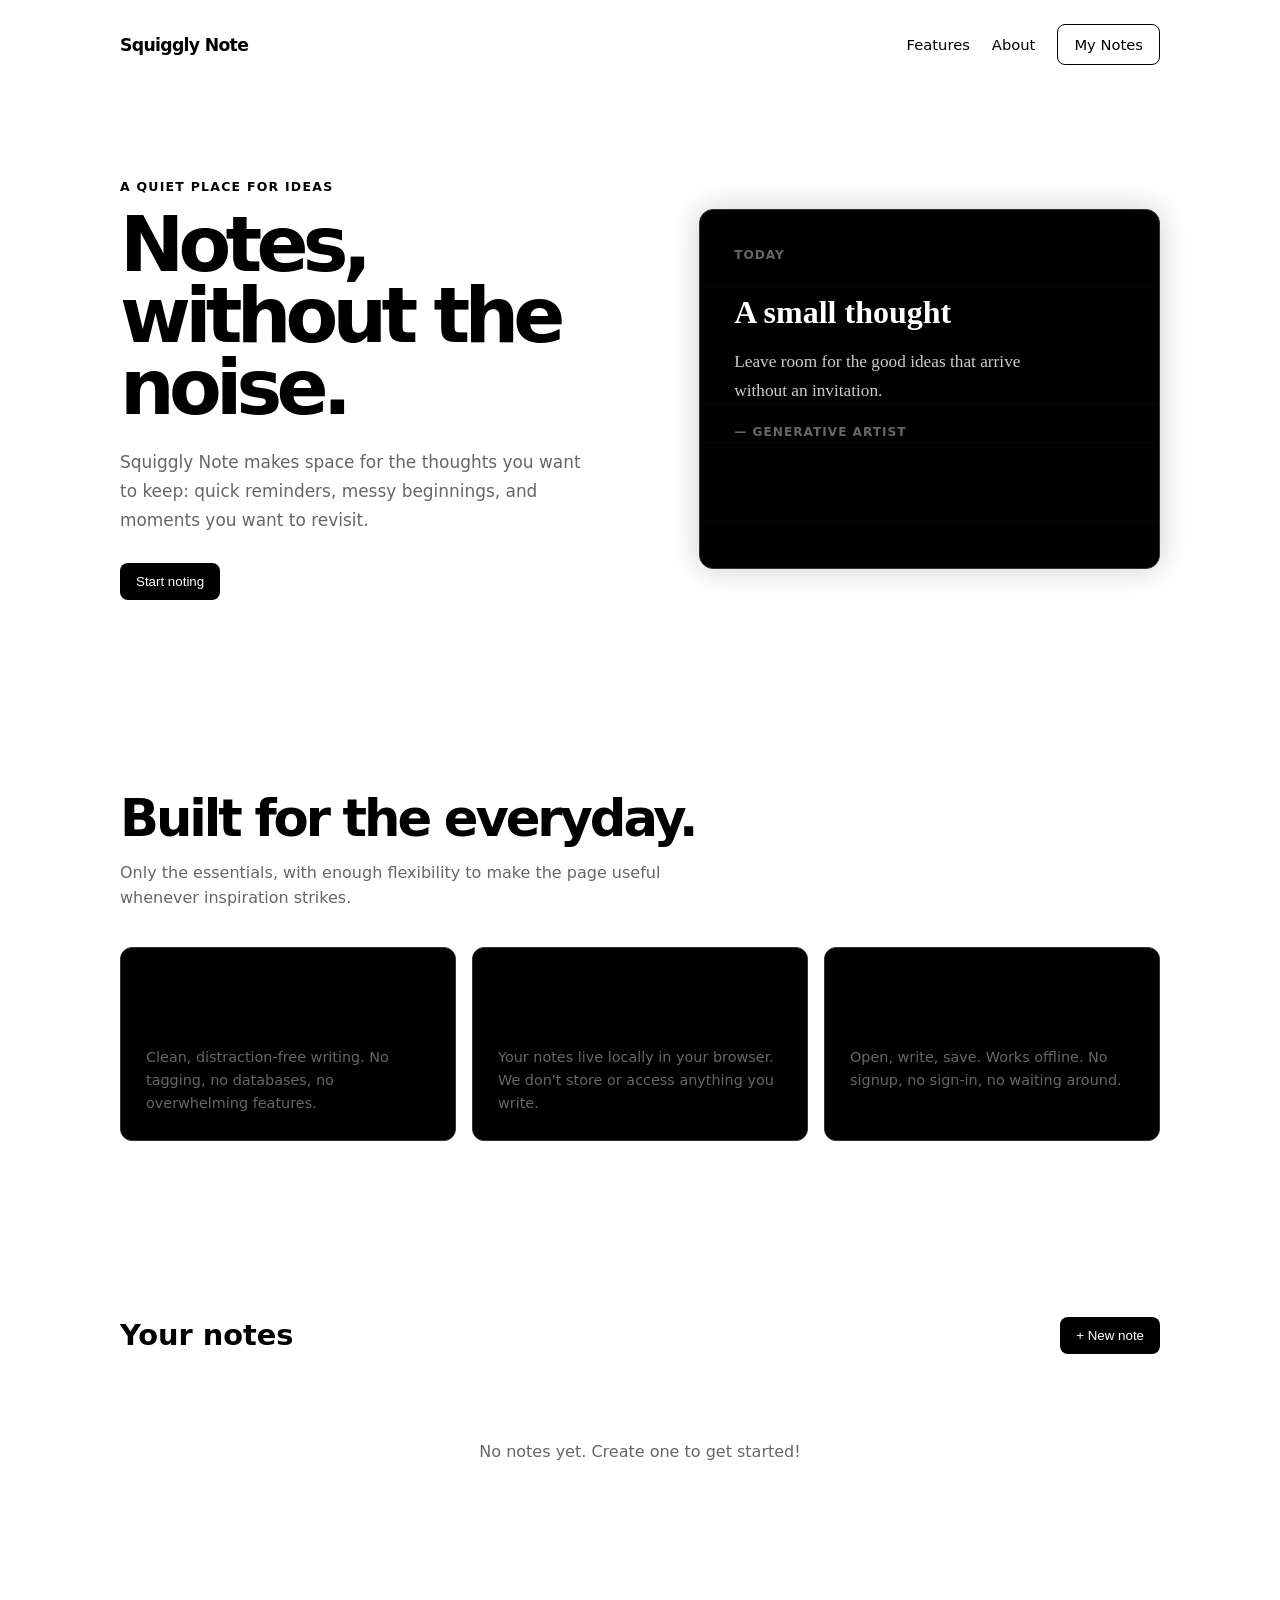
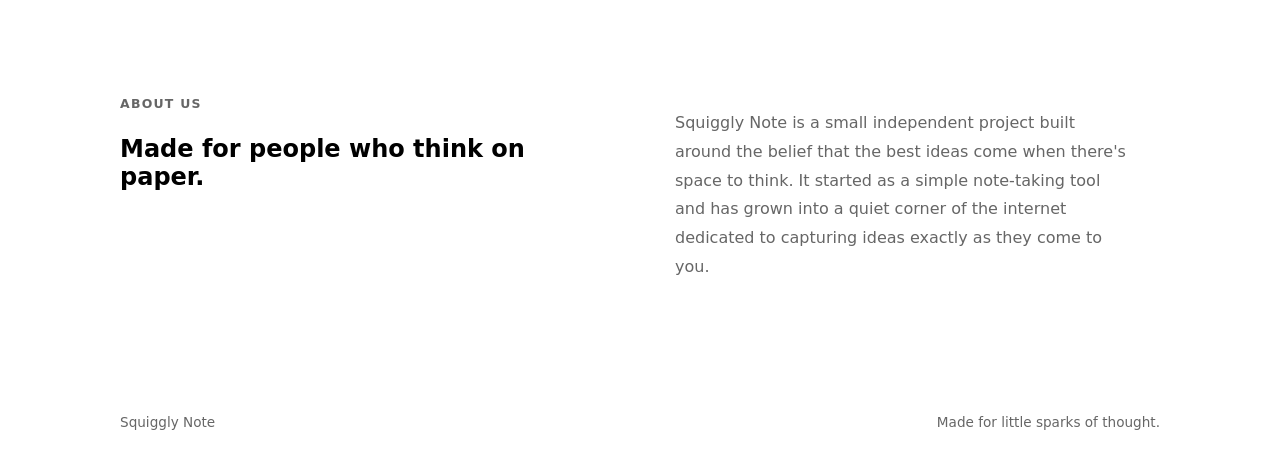
==== commit 74fa16e1: "Change all title and header text to black, maintain white background for main page" ====
--- a/index.html
+++ b/index.html
@@ -6,7 +6,7 @@
   <meta name="description" content="Squiggly Note is a simple place for everyday thoughts.">
   <title>Squiggly Note</title>
   <style>
-    :root { --ink:#ffffff; --muted:#666666; --paper:#000000; --line:#333333; --accent:#000000; --wash:#ffffff; }
+    :root { --ink:#000000; --muted:#666666; --paper:#000000; --line:#333333; --accent:#000000; --wash:#ffffff; }
     * { box-sizing:border-box; } html { scroll-behavior:smooth; }
     body { margin:0; background:var(--wash); color:var(--ink); font-family:Inter,ui-sans-serif,system-ui,-apple-system,BlinkMacSystemFont,"Segoe UI",sans-serif; }
     .container { width:min(1040px,calc(100% - 40px)); margin:auto; }
@@ -18,14 +18,14 @@
     .button.light:hover { text-shadow:0 0 10px rgba(0,0,0,.4); box-shadow:0 0 20px rgba(0,0,0,.1); }
     .hero { display:grid; grid-template-columns:1.05fr .95fr; gap:70px; align-items:center; padding:90px 0 100px; }
     .eyebrow { margin:0 0 15px; color:var(--ink); font-size:.78rem; font-weight:700; letter-spacing:.1em; text-transform:uppercase; }
-    h1 { max-width:620px; margin:0; font-size:clamp(3rem,6vw,5.7rem); letter-spacing:-.075em; line-height:.93; }
+    h1 { max-width:620px; margin:0; font-size:clamp(3rem,6vw,5.7rem); letter-spacing:-.075em; line-height:.93; color:var(--ink); }
     .intro { max-width:470px; margin:25px 0 28px; color:var(--muted); font-size:1.06rem; line-height:1.7; }
     .hero-actions { display:flex; flex-wrap:wrap; gap:10px; }
     .note-preview { position:relative; min-height:360px; padding:34px; overflow:hidden; border-radius:14px; background:var(--paper); box-shadow:0 0 30px rgba(0,0,0,.2); border:1px solid #333; }
     .note-preview::before { content:""; position:absolute; inset:0; background:repeating-linear-gradient(to bottom,transparent 0,transparent 37px,#222 38px,transparent 39px); opacity:.15; pointer-events:none; }
     .preview-content { position:relative; z-index:1; } .mini-label { color:var(--muted); font-size:.76rem; font-weight:700; letter-spacing:.08em; text-transform:uppercase; }
-    .note-preview h2 { margin:31px 0 14px; font:700 2rem/1.15 Georgia,serif; color:var(--ink); } .note-preview p { max-width:290px; color:var(--muted); font:1.08rem/1.65 Georgia,serif; }
-    section { padding:88px 0; } .section-heading { max-width:590px; margin-bottom:36px; } .section-heading h2 { margin:0; font-size:clamp(2rem,4vw,3.3rem); letter-spacing:-.06em; } .section-heading p { margin:12px 0 0; color:var(--muted); line-height:1.6; }
+    .note-preview h2 { margin:31px 0 14px; font:700 2rem/1.15 Georgia,serif; color:#fff; } .note-preview p { max-width:290px; color:#ccc; font:1.08rem/1.65 Georgia,serif; }
+    section { padding:88px 0; } .section-heading { max-width:590px; margin-bottom:36px; } .section-heading h2 { margin:0; font-size:clamp(2rem,4vw,3.3rem); letter-spacing:-.06em; color:var(--ink); } .section-heading p { margin:12px 0 0; color:var(--muted); line-height:1.6; }
     .features { display:grid; grid-template-columns:repeat(3,1fr); gap:16px; } .feature { min-height:185px; padding:25px; border-radius:12px; background:#000; border:1px solid #333; }
     .feature-number { display:block; margin-bottom:30px; color:var(--ink); font-size:.8rem; font-weight:700; } .feature h3 { margin:0 0 9px; font-size:1rem; color:var(--ink); } .feature p { margin:0; color:var(--muted); font-size:.9rem; line-height:1.6; }
     .workspace { padding:56px; border-radius:16px; background:#000; color:#fff; border:1px solid #333; } .workspace p { max-width:560px; color:var(--muted); line-height:1.7; } .workspace .button { margin-top:8px; background:#000; border:1px solid #333; color:#fff; }
@@ -39,21 +39,21 @@
     .editor-back { background:transparent; color:var(--ink); border:1px solid #333; padding:8px 12px; }
     .editor-back:hover { text-shadow:0 0 10px rgba(0,0,0,.4); box-shadow:0 0 20px rgba(0,0,0,.2); }
     .editor-workspace { padding:40px; border-radius:16px; background:var(--paper); border:1px solid #333; }
-    .editor-title { font-size:2rem; font-weight:700; margin:0 0 8px; border:none; outline:none; color:var(--ink); width:100%; background:transparent; }
+    .editor-title { font-size:2rem; font-weight:700; margin:0 0 8px; border:none; outline:none; color:#fff; width:100%; background:transparent; }
     .editor-title::placeholder { color:var(--muted); }
-    .editor-summary { margin:16px 0; padding:12px 16px; border:1px solid #333; border-radius:8px; font-size:.9rem; width:100%; font-family:inherit; resize:vertical; min-height:60px; background:#111; color:var(--ink); }
+    .editor-summary { margin:16px 0; padding:12px 16px; border:1px solid #333; border-radius:8px; font-size:.9rem; width:100%; font-family:inherit; resize:vertical; min-height:60px; background:#111; color:#fff; }
     .editor-summary::placeholder { color:var(--muted); }
     .editor-summary:focus { outline:none; box-shadow:0 0 15px rgba(0,0,0,.3); }
-    .editor-body { min-height:320px; padding:12px 0; border:none; outline:none; color:var(--ink); width:100%; font-family:Georgia,serif; font-size:1.08rem; line-height:1.65; resize:vertical; background:transparent; border-bottom:1px solid #333; padding-bottom:20px; }
+    .editor-body { min-height:320px; padding:12px 0; border:none; outline:none; color:#fff; width:100%; font-family:Georgia,serif; font-size:1.08rem; line-height:1.65; resize:vertical; background:transparent; border-bottom:1px solid #333; padding-bottom:20px; }
     .editor-body::placeholder { color:var(--muted); }
     .editor-controls { display:flex; gap:12px; margin-top:20px; align-items:center; flex-wrap:wrap; }
     .mic-btn { display:inline-flex; align-items:center; justify-content:center; width:44px; height:44px; border-radius:8px; border:1px solid #333; background:transparent; cursor:pointer; font-size:1.2rem; transition:all .2s; }
     .mic-btn:hover { box-shadow:0 0 15px rgba(0,0,0,.3); }
     .mic-btn.recording { animation:pulse 1s infinite; box-shadow:0 0 25px rgba(0,0,0,.4); }
     @keyframes pulse { 0%,100% { opacity:1; } 50% { opacity:.6; } }
-    .recording-indicator { display:none; color:var(--ink); font-size:.85rem; font-weight:700; align-items:center; gap:6px; }
+    .recording-indicator { display:none; color:#fff; font-size:.85rem; font-weight:700; align-items:center; gap:6px; }
     .recording-indicator.active { display:flex; }
-    .recording-dot { width:8px; height:8px; border-radius:50%; background:#000; animation:pulse .5s infinite; }
+    .recording-dot { width:8px; height:8px; border-radius:50%; background:#fff; animation:pulse .5s infinite; }
     .save-status { margin-left:auto; color:var(--muted); font-size:.85rem; }
     
     /* Audio controls */
@@ -63,18 +63,18 @@
     /* Tabs Grid */
     .tabs-section { padding:88px 0; }
     .tabs-header { display:flex; align-items:center; justify-content:space-between; margin-bottom:32px; }
-    .tabs-header h2 { margin:0; font-size:1.8rem; font-weight:700; }
+    .tabs-header h2 { margin:0; font-size:1.8rem; font-weight:700; color:var(--ink); }
     .new-tab-btn { background:var(--accent); color:#fff; border:none; }
     .new-tab-btn:hover { box-shadow:0 0 20px rgba(0,0,0,.3); }
     .tabs-grid { display:grid; grid-template-columns:repeat(auto-fill,minmax(140px,1fr)); gap:16px; }
     .tab-card { position:relative; min-height:160px; padding:20px; border-radius:16px; background:#000; border:1px solid #333; cursor:pointer; transition:all .2s; display:flex; flex-direction:column; }
     .tab-card:hover { transform:translateY(-2px); box-shadow:0 0 25px rgba(0,0,0,.3); border-color:#666; }
     .tab-icon { width:48px; height:48px; border-radius:12px; background:#222; display:flex; align-items:center; justify-content:center; font-size:1.5rem; color:#fff; }
-    .tab-title { font-weight:700; font-size:.95rem; margin:0 0 6px; color:var(--ink); word-break:break-word; }
+    .tab-title { font-weight:700; font-size:.95rem; margin:0 0 6px; color:#fff; word-break:break-word; }
     .tab-summary { font-size:.8rem; color:var(--muted); margin:0; line-height:1.4; display:-webkit-box; -webkit-line-clamp:2; -webkit-box-orient:vertical; overflow:hidden; }
     .tab-delete { position:absolute; top:8px; right:8px; background:transparent; border:none; color:var(--muted); cursor:pointer; font-size:1.2rem; padding:4px; display:none; }
     .tab-card:hover .tab-delete { display:block; }
-    .tab-delete:hover { color:var(--ink); }
+    .tab-delete:hover { color:#fff; }
     
     @media (max-width:760px) { 
       .container { width:min(100% - 28px,1040px); } 
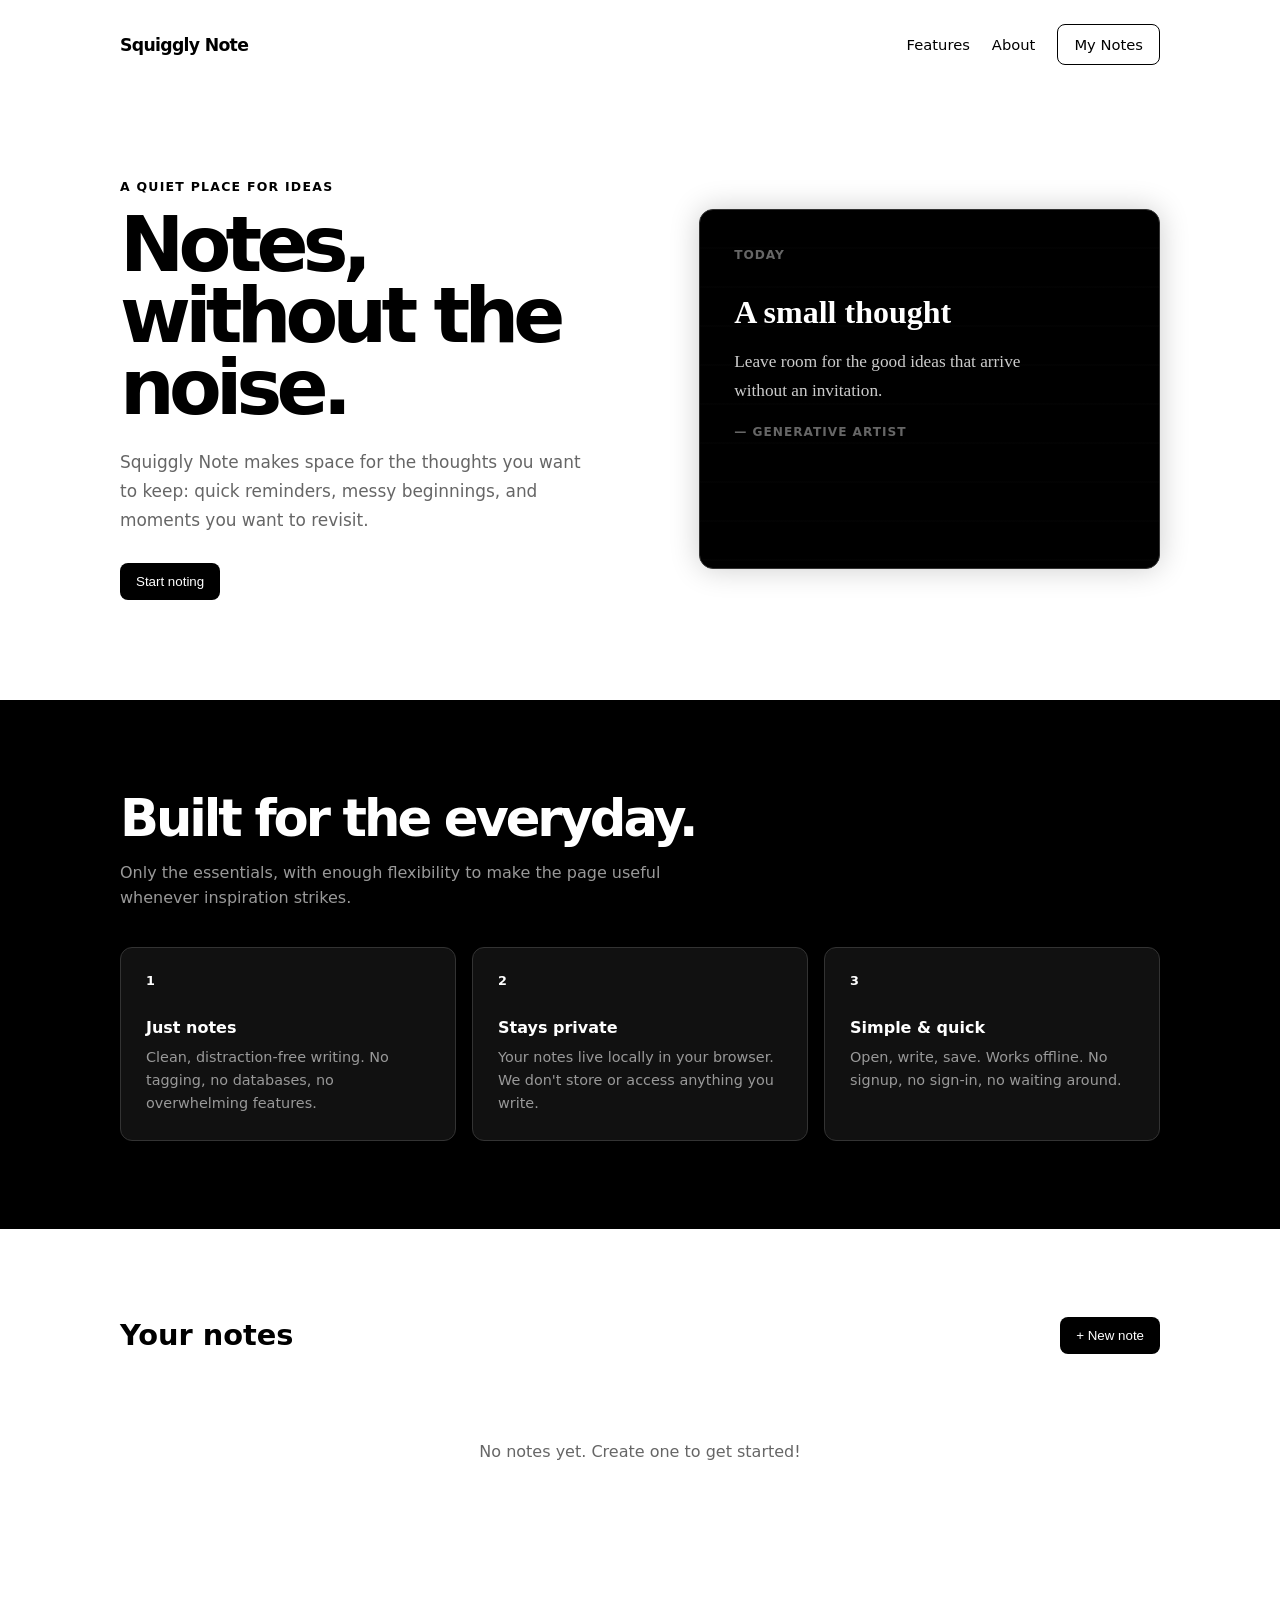
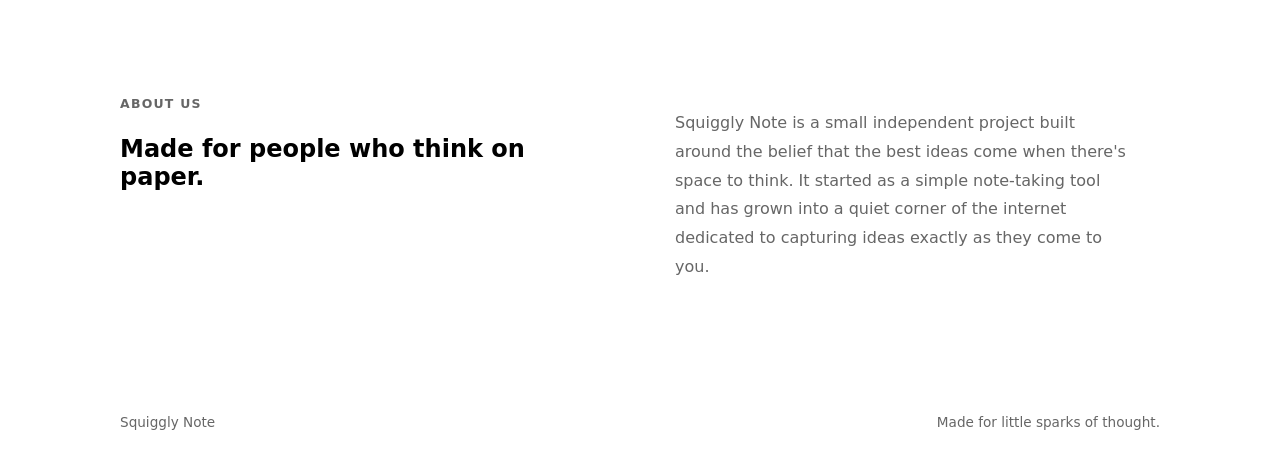
==== commit 2a086ae9: "Add black background to features section with white text" ====
--- a/index.html
+++ b/index.html
@@ -26,8 +26,9 @@
     .preview-content { position:relative; z-index:1; } .mini-label { color:var(--muted); font-size:.76rem; font-weight:700; letter-spacing:.08em; text-transform:uppercase; }
     .note-preview h2 { margin:31px 0 14px; font:700 2rem/1.15 Georgia,serif; color:#fff; } .note-preview p { max-width:290px; color:#ccc; font:1.08rem/1.65 Georgia,serif; }
     section { padding:88px 0; } .section-heading { max-width:590px; margin-bottom:36px; } .section-heading h2 { margin:0; font-size:clamp(2rem,4vw,3.3rem); letter-spacing:-.06em; color:var(--ink); } .section-heading p { margin:12px 0 0; color:var(--muted); line-height:1.6; }
-    .features { display:grid; grid-template-columns:repeat(3,1fr); gap:16px; } .feature { min-height:185px; padding:25px; border-radius:12px; background:#000; border:1px solid #333; }
-    .feature-number { display:block; margin-bottom:30px; color:var(--ink); font-size:.8rem; font-weight:700; } .feature h3 { margin:0 0 9px; font-size:1rem; color:var(--ink); } .feature p { margin:0; color:var(--muted); font-size:.9rem; line-height:1.6; }
+    #features { background:#000; } #features .section-heading h2 { color:#fff; } #features .section-heading p { color:#999; }
+    .features { display:grid; grid-template-columns:repeat(3,1fr); gap:16px; } .feature { min-height:185px; padding:25px; border-radius:12px; background:#111; border:1px solid #333; }
+    .feature-number { display:block; margin-bottom:30px; color:#fff; font-size:.8rem; font-weight:700; } .feature h3 { margin:0 0 9px; font-size:1rem; color:#fff; } .feature p { margin:0; color:#999; font-size:.9rem; line-height:1.6; }
     .workspace { padding:56px; border-radius:16px; background:#000; color:#fff; border:1px solid #333; } .workspace p { max-width:560px; color:var(--muted); line-height:1.7; } .workspace .button { margin-top:8px; background:#000; border:1px solid #333; color:#fff; }
     .about { display:grid; grid-template-columns:1fr 1fr; gap:70px; } .about h2 { color:var(--ink); } .about p { max-width:460px; color:var(--muted); line-height:1.8; }
     footer { display:flex; justify-content:space-between; gap:20px; padding:28px 0 38px; color:var(--muted); font-size:.85rem; }
@@ -98,7 +99,7 @@
       <div><p class="eyebrow">A quiet place for ideas</p><h1>Notes, without the noise.</h1><p class="intro">Squiggly Note makes space for the thoughts you want to keep: quick reminders, messy beginnings, and moments you want to revisit.</p><div class="hero-actions"><button class="button" onclick="document.getElementById('tabs').scrollIntoView({behavior:'smooth'})">Start noting</button></div></div>
       <aside class="note-preview"><div class="preview-content"><span class="mini-label">Today</span><h2>A small thought</h2><p>Leave room for the good ideas that arrive without an invitation.</p><span class="mini-label" style="margin-top:20px; display:block;">— Generative artist</span></div></aside>
     </section>
-    <section class="container" id="features"><div class="section-heading"><h2>Built for the everyday.</h2><p>Only the essentials, with enough flexibility to make the page useful whenever inspiration strikes.</p></div><div class="features"><div class="feature"><span class="feature-number">1</span><h3>Just notes</h3><p>Clean, distraction-free writing. No tagging, no databases, no overwhelming features.</p></div><div class="feature"><span class="feature-number">2</span><h3>Stays private</h3><p>Your notes live locally in your browser. We don't store or access anything you write.</p></div><div class="feature"><span class="feature-number">3</span><h3>Simple & quick</h3><p>Open, write, save. Works offline. No signup, no sign-in, no waiting around.</p></div></div></section>
+    <section id="features"><div class="container"><div class="section-heading"><h2>Built for the everyday.</h2><p>Only the essentials, with enough flexibility to make the page useful whenever inspiration strikes.</p></div><div class="features"><div class="feature"><span class="feature-number">1</span><h3>Just notes</h3><p>Clean, distraction-free writing. No tagging, no databases, no overwhelming features.</p></div><div class="feature"><span class="feature-number">2</span><h3>Stays private</h3><p>Your notes live locally in your browser. We don't store or access anything you write.</p></div><div class="feature"><span class="feature-number">3</span><h3>Simple & quick</h3><p>Open, write, save. Works offline. No signup, no sign-in, no waiting around.</p></div></div></div></section>
     
     <!-- Editor Section -->
     <section class="container editor-section" id="editor">
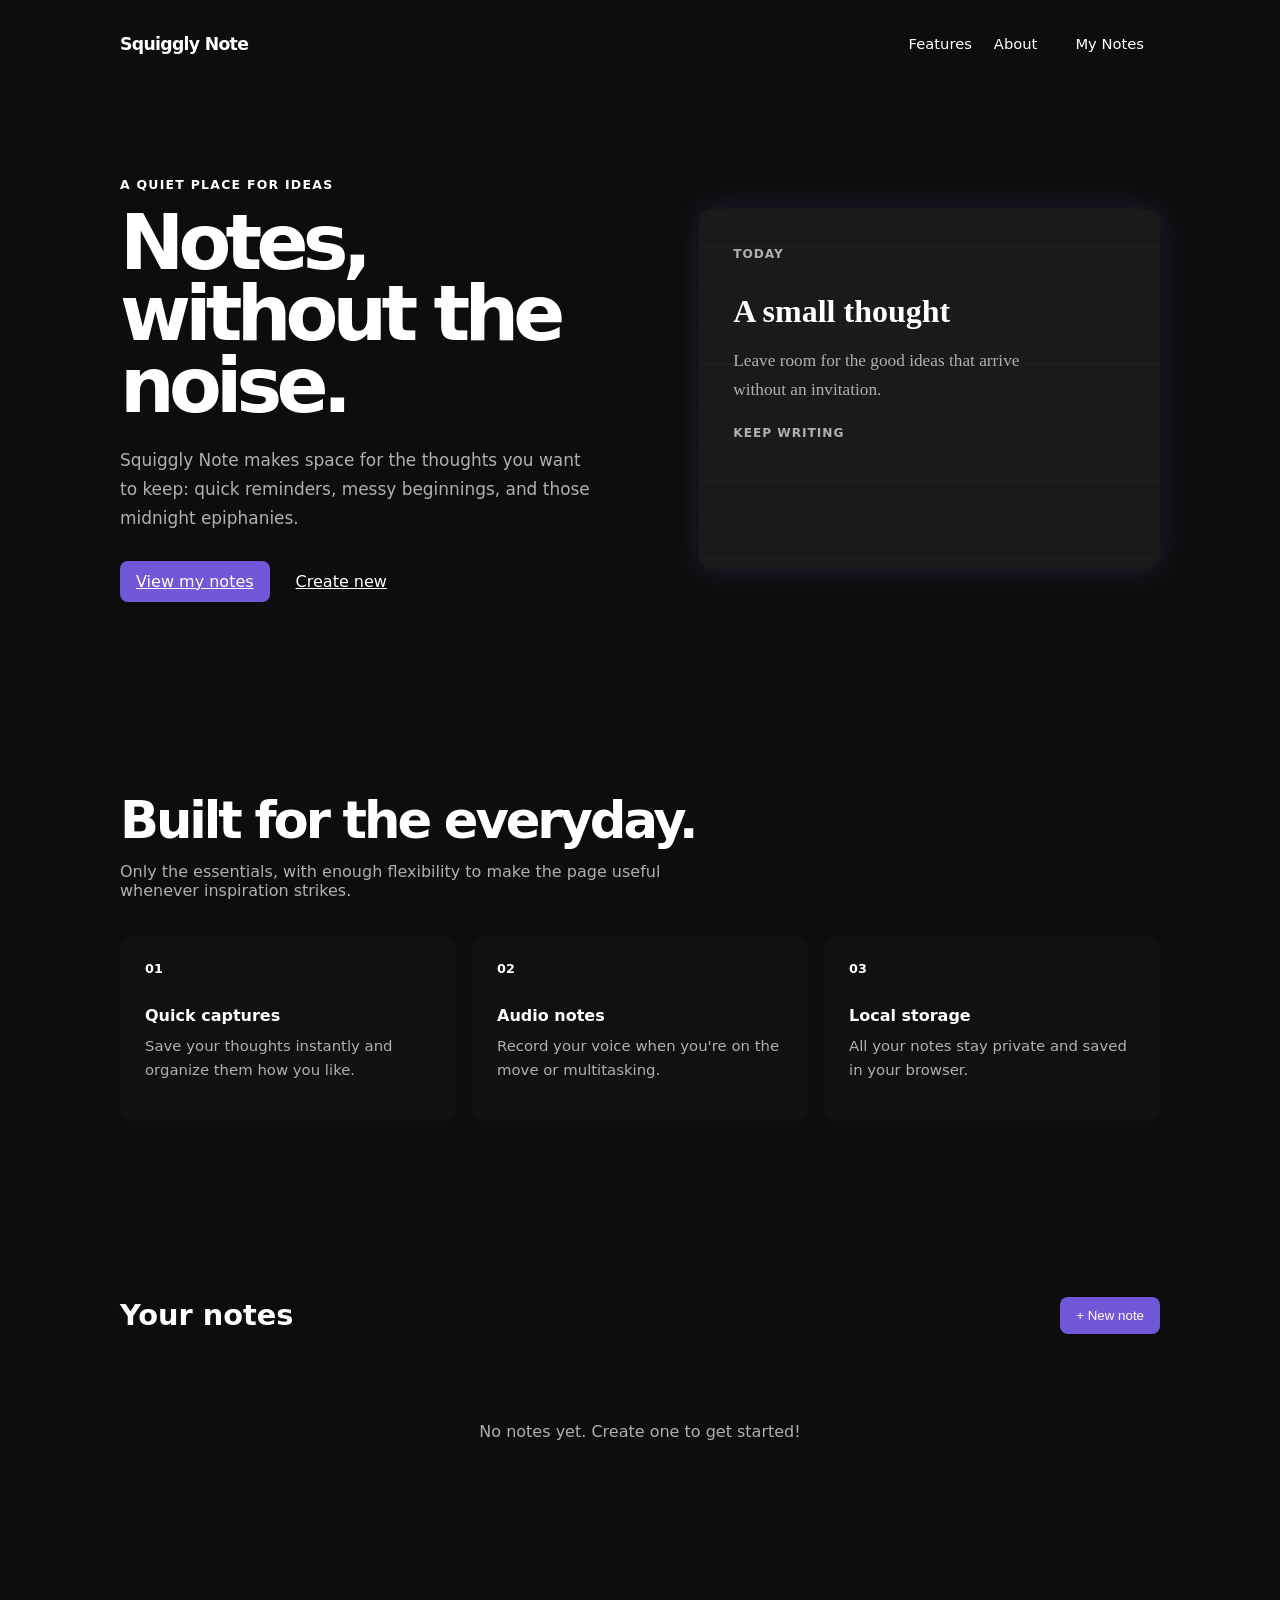
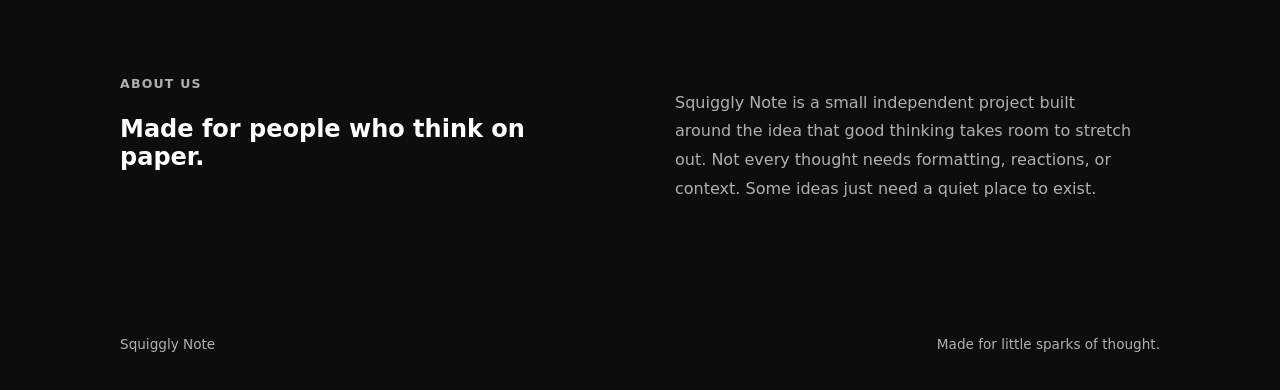
==== commit 46b4fb4a: "Auto-close editor after save, fix audio persistence, add color coding, improve navigation" ====
--- a/index.html
+++ b/index.html
@@ -6,55 +6,65 @@
   <meta name="description" content="Squiggly Note is a simple place for everyday thoughts.">
   <title>Squiggly Note</title>
   <style>
-    :root { --ink:#000000; --muted:#666666; --paper:#000000; --line:#333333; --accent:#000000; --wash:#ffffff; }
+    :root { --ink:#ffffff; --muted:#b0b0b0; --paper:#1a1a1a; --line:#333333; --accent:#7158d8; --wash:#0d0d0d; }
     * { box-sizing:border-box; } html { scroll-behavior:smooth; }
     body { margin:0; background:var(--wash); color:var(--ink); font-family:Inter,ui-sans-serif,system-ui,-apple-system,BlinkMacSystemFont,"Segoe UI",sans-serif; }
     .container { width:min(1040px,calc(100% - 40px)); margin:auto; }
     header { display:flex; align-items:center; justify-content:space-between; padding:24px 0; }
     .brand { color:var(--ink); font-size:1.08rem; font-weight:750; letter-spacing:-.04em; text-decoration:none; }
-    nav { display:flex; gap:22px; align-items:center; } nav a { color:var(--ink); font-size:.92rem; text-decoration:none; } nav a:hover { text-shadow:0 0 10px rgba(0,0,0,.4); }
-    .button { display:inline-flex; align-items:center; justify-content:center; border:none; border-radius:8px; padding:11px 16px; background:var(--accent); color:#fff; cursor:pointer; font:600 .9rem; transition:all .2s; }
-    .button:hover { text-shadow:0 0 10px rgba(0,0,0,.4); box-shadow:0 0 20px rgba(0,0,0,.2); } .button.light { background:transparent; color:var(--ink); border:1px solid var(--ink); }
-    .button.light:hover { text-shadow:0 0 10px rgba(0,0,0,.4); box-shadow:0 0 20px rgba(0,0,0,.1); }
+    nav { display:flex; gap:22px; align-items:center; } nav a { color:var(--ink); font-size:.92rem; text-decoration:none; } nav a:hover { text-shadow:0 0 10px rgba(113,88,216,.6); }
+    .button { display:inline-flex; align-items:center; justify-content:center; border:none; border-radius:8px; padding:11px 16px; background:var(--accent); color:#fff; cursor:pointer; font:600 .9rem inherit; }
+    .button:hover { text-shadow:0 0 10px rgba(113,88,216,.8); box-shadow:0 0 20px rgba(113,88,216,.4); } .button.light { background:transparent; color:var(--ink); }
+    .button.light:hover { text-shadow:0 0 10px rgba(113,88,216,.8); box-shadow:0 0 20px rgba(113,88,216,.3); }
     .hero { display:grid; grid-template-columns:1.05fr .95fr; gap:70px; align-items:center; padding:90px 0 100px; }
     .eyebrow { margin:0 0 15px; color:var(--ink); font-size:.78rem; font-weight:700; letter-spacing:.1em; text-transform:uppercase; }
-    h1 { max-width:620px; margin:0; font-size:clamp(3rem,6vw,5.7rem); letter-spacing:-.075em; line-height:.93; color:var(--ink); }
+    h1 { max-width:620px; margin:0; font-size:clamp(3rem,6vw,5.7rem); letter-spacing:-.075em; line-height:.93; }
     .intro { max-width:470px; margin:25px 0 28px; color:var(--muted); font-size:1.06rem; line-height:1.7; }
     .hero-actions { display:flex; flex-wrap:wrap; gap:10px; }
-    .note-preview { position:relative; min-height:360px; padding:34px; overflow:hidden; border-radius:14px; background:var(--paper); box-shadow:0 0 30px rgba(0,0,0,.2); border:1px solid #333; }
-    .note-preview::before { content:""; position:absolute; inset:0; background:repeating-linear-gradient(to bottom,transparent 0,transparent 37px,#222 38px,transparent 39px); opacity:.15; pointer-events:none; }
+    .note-preview { position:relative; min-height:360px; padding:34px; overflow:hidden; border-radius:14px; background:var(--paper); box-shadow:0 0 30px rgba(113,88,216,.2); }
+    .note-preview::before { content:""; position:absolute; inset:0; background:repeating-linear-gradient(to bottom,transparent 0,transparent 37px,#222 38px,transparent 39px); opacity:.85; pointer-events:none; }
     .preview-content { position:relative; z-index:1; } .mini-label { color:var(--muted); font-size:.76rem; font-weight:700; letter-spacing:.08em; text-transform:uppercase; }
-    .note-preview h2 { margin:31px 0 14px; font:700 2rem/1.15 Georgia,serif; color:#fff; } .note-preview p { max-width:290px; color:#ccc; font:1.08rem/1.65 Georgia,serif; }
-    section { padding:88px 0; } .section-heading { max-width:590px; margin-bottom:36px; } .section-heading h2 { margin:0; font-size:clamp(2rem,4vw,3.3rem); letter-spacing:-.06em; color:var(--ink); } .section-heading p { margin:12px 0 0; color:var(--muted); line-height:1.6; }
-    #features { background:#000; } #features .section-heading h2 { color:#fff; } #features .section-heading p { color:#999; }
-    .features { display:grid; grid-template-columns:repeat(3,1fr); gap:16px; } .feature { min-height:185px; padding:25px; border-radius:12px; background:#111; border:1px solid #333; }
-    .feature-number { display:block; margin-bottom:30px; color:#fff; font-size:.8rem; font-weight:700; } .feature h3 { margin:0 0 9px; font-size:1rem; color:#fff; } .feature p { margin:0; color:#999; font-size:.9rem; line-height:1.6; }
-    .workspace { padding:56px; border-radius:16px; background:#000; color:#fff; border:1px solid #333; } .workspace p { max-width:560px; color:var(--muted); line-height:1.7; } .workspace .button { margin-top:8px; background:#000; border:1px solid #333; color:#fff; }
+    .note-preview h2 { margin:31px 0 14px; font:700 2rem/1.15 Georgia,serif; color:var(--ink); } .note-preview p { max-width:290px; color:var(--muted); font:1.08rem/1.65 Georgia,serif; }
+    section { padding:88px 0; } .section-heading { max-width:590px; margin-bottom:36px; } .section-heading h2 { margin:0; font-size:clamp(2rem,4vw,3.3rem); letter-spacing:-.06em; } .section-heading p { margin:12px 0 0; color:var(--muted); }
+    .features { display:grid; grid-template-columns:repeat(3,1fr); gap:16px; } .feature { min-height:185px; padding:25px; border-radius:12px; background:#111; }
+    .feature-number { display:block; margin-bottom:30px; color:var(--ink); font-size:.8rem; font-weight:700; } .feature h3 { margin:0 0 9px; font-size:1rem; color:var(--ink); } .feature p { margin:0; color:var(--muted); font-size:.93rem; line-height:1.65; }
+    .workspace { padding:56px; border-radius:16px; background:#111; color:#fff; } .workspace p { max-width:560px; color:var(--muted); line-height:1.7; } .workspace .button { margin-top:8px; background:var(--accent); }
     .about { display:grid; grid-template-columns:1fr 1fr; gap:70px; } .about h2 { color:var(--ink); } .about p { max-width:460px; color:var(--muted); line-height:1.8; }
     footer { display:flex; justify-content:space-between; gap:20px; padding:28px 0 38px; color:var(--muted); font-size:.85rem; }
     
+    /* Color coding */
+    .color-1 { background:linear-gradient(135deg,#FF6B6B,#FF5252); }
+    .color-2 { background:linear-gradient(135deg,#4ECDC4,#45B7AA); }
+    .color-3 { background:linear-gradient(135deg,#FFD93D,#FFC93C); }
+    .color-4 { background:linear-gradient(135deg,#A8E6CF,#56AB2F); }
+    .color-5 { background:linear-gradient(135deg,#FF8B94,#FF6B9D); }
+    .color-6 { background:linear-gradient(135deg,#C7CEEA,#B5D3E1); }
+    .color-7 { background:linear-gradient(135deg,#FF9FF3,#FF9999); }
+    .color-8 { background:linear-gradient(135deg,#A1D9FF,#6FA3FF); }
+    
     /* NEW: Note Editor and Tabs */
-    .editor-section { display:none; padding:88px 0; }
+    .editor-section { display:none; position:fixed; top:0; left:0; right:0; bottom:0; background:var(--wash); overflow-y:auto; z-index:100; }
     .editor-section.active { display:block; }
+    .editor-container { padding:40px 0; }
     .editor-header { display:flex; align-items:center; justify-content:space-between; margin-bottom:28px; }
-    .editor-back { background:transparent; color:var(--ink); border:1px solid #333; padding:8px 12px; }
-    .editor-back:hover { text-shadow:0 0 10px rgba(0,0,0,.4); box-shadow:0 0 20px rgba(0,0,0,.2); }
-    .editor-workspace { padding:40px; border-radius:16px; background:var(--paper); border:1px solid #333; }
-    .editor-title { font-size:2rem; font-weight:700; margin:0 0 8px; border:none; outline:none; color:#fff; width:100%; background:transparent; }
+    .editor-back { background:transparent; color:var(--ink); border:none; padding:8px 12px; cursor:pointer; }
+    .editor-back:hover { text-shadow:0 0 10px rgba(113,88,216,.8); box-shadow:0 0 20px rgba(113,88,216,.3); }
+    .editor-workspace { padding:40px; border-radius:16px; background:var(--paper); }
+    .editor-title { font-size:2rem; font-weight:700; margin:0 0 8px; border:none; outline:none; color:var(--ink); width:100%; background:transparent; }
     .editor-title::placeholder { color:var(--muted); }
-    .editor-summary { margin:16px 0; padding:12px 16px; border:1px solid #333; border-radius:8px; font-size:.9rem; width:100%; font-family:inherit; resize:vertical; min-height:60px; background:#111; color:#fff; }
+    .editor-summary { margin:16px 0; padding:12px 16px; border:none; border-radius:8px; font-size:.9rem; width:100%; font-family:inherit; resize:vertical; min-height:60px; background:#0d0d0d; color:var(--ink); }
     .editor-summary::placeholder { color:var(--muted); }
-    .editor-summary:focus { outline:none; box-shadow:0 0 15px rgba(0,0,0,.3); }
-    .editor-body { min-height:320px; padding:12px 0; border:none; outline:none; color:#fff; width:100%; font-family:Georgia,serif; font-size:1.08rem; line-height:1.65; resize:vertical; background:transparent; border-bottom:1px solid #333; padding-bottom:20px; }
+    .editor-summary:focus { outline:none; box-shadow:0 0 15px rgba(113,88,216,.3); }
+    .editor-body { min-height:320px; padding:0; border:none; outline:none; color:var(--ink); width:100%; font-family:Georgia,serif; font-size:1.08rem; line-height:1.65; resize:vertical; background:transparent; }
     .editor-body::placeholder { color:var(--muted); }
     .editor-controls { display:flex; gap:12px; margin-top:20px; align-items:center; flex-wrap:wrap; }
-    .mic-btn { display:inline-flex; align-items:center; justify-content:center; width:44px; height:44px; border-radius:8px; border:1px solid #333; background:transparent; cursor:pointer; font-size:1.2rem; transition:all .2s; }
-    .mic-btn:hover { box-shadow:0 0 15px rgba(0,0,0,.3); }
-    .mic-btn.recording { animation:pulse 1s infinite; box-shadow:0 0 25px rgba(0,0,0,.4); }
+    .mic-btn { display:inline-flex; align-items:center; justify-content:center; width:44px; height:44px; border-radius:8px; border:none; background:transparent; cursor:pointer; font-size:1.2rem; transition:all .2s; color:var(--ink); }
+    .mic-btn:hover { box-shadow:0 0 15px rgba(113,88,216,.4); }
+    .mic-btn.recording { animation:pulse 1s infinite; box-shadow:0 0 25px rgba(113,88,216,.6); }
     @keyframes pulse { 0%,100% { opacity:1; } 50% { opacity:.6; } }
-    .recording-indicator { display:none; color:#fff; font-size:.85rem; font-weight:700; align-items:center; gap:6px; }
+    .recording-indicator { display:none; color:var(--ink); font-size:.85rem; font-weight:700; align-items:center; gap:6px; }
     .recording-indicator.active { display:flex; }
-    .recording-dot { width:8px; height:8px; border-radius:50%; background:#fff; animation:pulse .5s infinite; }
+    .recording-dot { width:8px; height:8px; border-radius:50%; background:var(--accent); animation:pulse .5s infinite; }
     .save-status { margin-left:auto; color:var(--muted); font-size:.85rem; }
     
     /* Audio controls */
@@ -64,18 +74,26 @@
     /* Tabs Grid */
     .tabs-section { padding:88px 0; }
     .tabs-header { display:flex; align-items:center; justify-content:space-between; margin-bottom:32px; }
-    .tabs-header h2 { margin:0; font-size:1.8rem; font-weight:700; color:var(--ink); }
-    .new-tab-btn { background:var(--accent); color:#fff; border:none; }
-    .new-tab-btn:hover { box-shadow:0 0 20px rgba(0,0,0,.3); }
+    .tabs-header h2 { margin:0; font-size:1.8rem; font-weight:700; }
+    .new-tab-btn { background:var(--accent); color:#fff; }
+    .new-tab-btn:hover { box-shadow:0 0 20px rgba(113,88,216,.4); }
     .tabs-grid { display:grid; grid-template-columns:repeat(auto-fill,minmax(140px,1fr)); gap:16px; }
-    .tab-card { position:relative; min-height:160px; padding:20px; border-radius:16px; background:#000; border:1px solid #333; cursor:pointer; transition:all .2s; display:flex; flex-direction:column; }
-    .tab-card:hover { transform:translateY(-2px); box-shadow:0 0 25px rgba(0,0,0,.3); border-color:#666; }
-    .tab-icon { width:48px; height:48px; border-radius:12px; background:#222; display:flex; align-items:center; justify-content:center; font-size:1.5rem; color:#fff; }
-    .tab-title { font-weight:700; font-size:.95rem; margin:0 0 6px; color:#fff; word-break:break-word; }
+    .tab-card { position:relative; min-height:160px; padding:20px; padding-top:28px; border-radius:16px; background:linear-gradient(135deg,#222,#1a1a1a); border:none; cursor:pointer; transition:all .2s; display:flex; flex-direction:column; justify-content:space-between; box-shadow:0 0 15px rgba(0,0,0,.5); overflow:hidden; }
+    .tab-card::before { content:""; position:absolute; top:0; left:0; right:0; height:8px; background:linear-gradient(135deg,#FF6B6B,#FF5252); }
+    .tab-card.color-2::before { background:linear-gradient(135deg,#4ECDC4,#45B7AA); }
+    .tab-card.color-3::before { background:linear-gradient(135deg,#FFD93D,#FFC93C); }
+    .tab-card.color-4::before { background:linear-gradient(135deg,#A8E6CF,#56AB2F); }
+    .tab-card.color-5::before { background:linear-gradient(135deg,#FF8B94,#FF6B9D); }
+    .tab-card.color-6::before { background:linear-gradient(135deg,#C7CEEA,#B5D3E1); }
+    .tab-card.color-7::before { background:linear-gradient(135deg,#FF9FF3,#FF9999); }
+    .tab-card.color-8::before { background:linear-gradient(135deg,#A1D9FF,#6FA3FF); }
+    .tab-card:hover { transform:translateY(-2px); box-shadow:0 0 25px rgba(113,88,216,.4); }
+    .tab-content { position:relative; z-index:1; }
+    .tab-title { font-weight:700; font-size:.95rem; margin:0 0 6px; color:var(--ink); word-break:break-word; }
     .tab-summary { font-size:.8rem; color:var(--muted); margin:0; line-height:1.4; display:-webkit-box; -webkit-line-clamp:2; -webkit-box-orient:vertical; overflow:hidden; }
-    .tab-delete { position:absolute; top:8px; right:8px; background:transparent; border:none; color:var(--muted); cursor:pointer; font-size:1.2rem; padding:4px; display:none; }
+    .tab-delete { position:absolute; top:8px; right:8px; background:transparent; border:none; color:var(--muted); cursor:pointer; font-size:1.2rem; padding:4px; display:none; z-index:2; }
     .tab-card:hover .tab-delete { display:block; }
-    .tab-delete:hover { color:#fff; }
+    .tab-delete:hover { color:var(--ink); }
     
     @media (max-width:760px) { 
       .container { width:min(100% - 28px,1040px); } 
@@ -96,30 +114,32 @@
   </header>
   <main>
     <section class="container hero" id="home">
-      <div><p class="eyebrow">A quiet place for ideas</p><h1>Notes, without the noise.</h1><p class="intro">Squiggly Note makes space for the thoughts you want to keep: quick reminders, messy beginnings, and moments you want to revisit.</p><div class="hero-actions"><button class="button" onclick="document.getElementById('tabs').scrollIntoView({behavior:'smooth'})">Start noting</button></div></div>
-      <aside class="note-preview"><div class="preview-content"><span class="mini-label">Today</span><h2>A small thought</h2><p>Leave room for the good ideas that arrive without an invitation.</p><span class="mini-label" style="margin-top:20px; display:block;">— Generative artist</span></div></aside>
+      <div><p class="eyebrow">A quiet place for ideas</p><h1>Notes, without the noise.</h1><p class="intro">Squiggly Note makes space for the thoughts you want to keep: quick reminders, messy beginnings, and those midnight epiphanies.</p><div class="hero-actions"><a class="button" href="#tabs">View my notes</a><a class="button light" href="#editor">Create new</a></div></div>
+      <aside class="note-preview"><div class="preview-content"><span class="mini-label">Today</span><h2>A small thought</h2><p>Leave room for the good ideas that arrive without an invitation.</p><span class="mini-label" style="margin-top:40px;">Keep writing</span></div></aside>
     </section>
-    <section id="features"><div class="container"><div class="section-heading"><h2>Built for the everyday.</h2><p>Only the essentials, with enough flexibility to make the page useful whenever inspiration strikes.</p></div><div class="features"><div class="feature"><span class="feature-number">1</span><h3>Just notes</h3><p>Clean, distraction-free writing. No tagging, no databases, no overwhelming features.</p></div><div class="feature"><span class="feature-number">2</span><h3>Stays private</h3><p>Your notes live locally in your browser. We don't store or access anything you write.</p></div><div class="feature"><span class="feature-number">3</span><h3>Simple & quick</h3><p>Open, write, save. Works offline. No signup, no sign-in, no waiting around.</p></div></div></div></section>
+    <section class="container" id="features"><div class="section-heading"><h2>Built for the everyday.</h2><p>Only the essentials, with enough flexibility to make the page useful whenever inspiration strikes.</p></div><div class="features"><div class="feature"><span class="feature-number">01</span><h3>Quick captures</h3><p>Save your thoughts instantly and organize them how you like.</p></div><div class="feature"><span class="feature-number">02</span><h3>Audio notes</h3><p>Record your voice when you're on the move or multitasking.</p></div><div class="feature"><span class="feature-number">03</span><h3>Local storage</h3><p>All your notes stay private and saved in your browser.</p></div></div></section>
     
     <!-- Editor Section -->
-    <section class="container editor-section" id="editor">
-      <div class="editor-header">
-        <button class="button editor-back" onclick="goToTabs()">← Back to notes</button>
-        <div class="save-status" id="saveStatus"></div>
-      </div>
-      <div class="editor-workspace">
-        <input type="text" class="editor-title" id="editorTitle" placeholder="Untitled note" maxlength="60">
-        <textarea class="editor-summary" id="editorSummary" placeholder="Short summary (optional)..."></textarea>
-        <textarea class="editor-body" id="editorBody" placeholder="Your note..."></textarea>
-        <div class="editor-controls">
-          <button class="mic-btn" id="micBtn" title="Record audio note">🎤</button>
-          <div class="recording-indicator" id="recordingIndicator">
-            <span class="recording-dot"></span>
-            <span>Recording...</span>
+    <section class="editor-section" id="editor">
+      <div class="container editor-container">
+        <div class="editor-header">
+          <button class="button editor-back" onclick="goToTabs()">← Back to notes</button>
+          <div class="save-status" id="saveStatus"></div>
+        </div>
+        <div class="editor-workspace">
+          <input type="text" class="editor-title" id="editorTitle" placeholder="Untitled note" maxlength="60">
+          <textarea class="editor-summary" id="editorSummary" placeholder="Short summary (optional)..."></textarea>
+          <textarea class="editor-body" id="editorBody" placeholder="Your note..."></textarea>
+          <div class="editor-controls">
+            <button class="mic-btn" id="micBtn" title="Record audio note">🎤</button>
+            <div class="recording-indicator" id="recordingIndicator">
+              <span class="recording-dot"></span>
+              <span>Recording...</span>
+            </div>
+            <button class="button" onclick="saveAndClose()">Save note</button>
           </div>
-          <button class="button" onclick="saveAndCloseNote()">Save note</button>
+          <div class="audio-container" id="audioContainer"></div>
         </div>
-        <div class="audio-container" id="audioContainer"></div>
       </div>
     </section>
     
@@ -134,7 +154,7 @@
       </div>
     </section>
     
-    <section class="container about" id="about"><div><p class="eyebrow">About us</p><h2>Made for people who think on paper.</h2></div><div><p>Squiggly Note is a small independent project built around the belief that the best ideas come when there's space to think. It started as a simple note-taking tool and has grown into a quiet corner of the internet dedicated to capturing ideas exactly as they come to you.</p></div></section>
+    <section class="container about" id="about"><div><p class="eyebrow">About us</p><h2>Made for people who think on paper.</h2></div><div><p>Squiggly Note is a small independent project built around the idea that good thinking takes room to stretch out. Not every thought needs formatting, reactions, or context. Some ideas just need a quiet place to exist.</p></div></section>
   </main>
   <footer class="container"><span>Squiggly Note</span><span>Made for little sparks of thought.</span></footer>
   
@@ -144,6 +164,8 @@
     let audioChunks = [];
     let recordingStream = null;
     
+    const colors = ['color-1', 'color-2', 'color-3', 'color-4', 'color-5', 'color-6', 'color-7', 'color-8'];
+    
     // Initialize on page load
     document.addEventListener('DOMContentLoaded', () => {
       renderTabs();
@@ -160,6 +182,11 @@
     // Save all notes to localStorage
     function saveAllNotes(notes) {
       localStorage.setItem('squiggly-notes', JSON.stringify(notes));
+    }
+    
+    // Get color for note
+    function getNoteColor(noteId) {
+      return colors[noteId.charCodeAt(0) % colors.length];
     }
     
     // Create new note
@@ -198,12 +225,9 @@
         audioContainer.appendChild(audio);
       }
       
-      // Show editor, hide tabs and home
-      document.querySelectorAll('.editor-section, .hero').forEach(el => el.classList.remove('active'));
+      // Show editor
       document.getElementById('editor').classList.add('active');
-      document.querySelector('.hero').style.display = 'none';
-      
-      window.scrollTo(0, 0);
+      document.body.style.overflow = 'hidden';
     }
     
     // Save current note
@@ -219,8 +243,8 @@
       showSaveStatus('Note saved!');
     }
     
-    // Save and close note
-    function saveAndCloseNote() {
+    // Save and close editor
+    function saveAndClose() {
       saveCurrentNote();
       setTimeout(() => {
         goToTabs();
@@ -250,9 +274,8 @@
       }
       currentNoteId = null;
       document.getElementById('editor').classList.remove('active');
-      document.querySelector('.hero').style.display = 'grid';
+      document.body.style.overflow = 'auto';
       renderTabs();
-      document.getElementById('tabs').scrollIntoView({ behavior: 'smooth' });
     }
     
     // Render tabs grid
@@ -267,14 +290,12 @@
       }
       
       Object.values(notes).sort((a, b) => new Date(b.createdAt) - new Date(a.createdAt)).forEach(note => {
-        const icons = ['📝', '💡', '✨', '🎯', '🚀', '🌟', '📚', '🔥', '⚡'];
-        const iconIndex = note.id.charCodeAt(0) % icons.length;
+        const colorClass = getNoteColor(note.id);
         
         const card = document.createElement('div');
-        card.className = 'tab-card';
+        card.className = `tab-card ${colorClass}`;
         card.innerHTML = `
-          <div style="cursor: pointer; flex: 1;" onclick="editNote('${escapeHtml(note.id)}')">
-            <div class="tab-icon">${icons[iconIndex]}</div>
+          <div class="tab-content" onclick="editNote('${escapeHtml(note.id)}')">
             <h3 class="tab-title">${escapeHtml(note.title)}</h3>
             <p class="tab-summary">${escapeHtml(note.summary || note.body.substring(0, 50) || '(empty note)')}</p>
           </div>
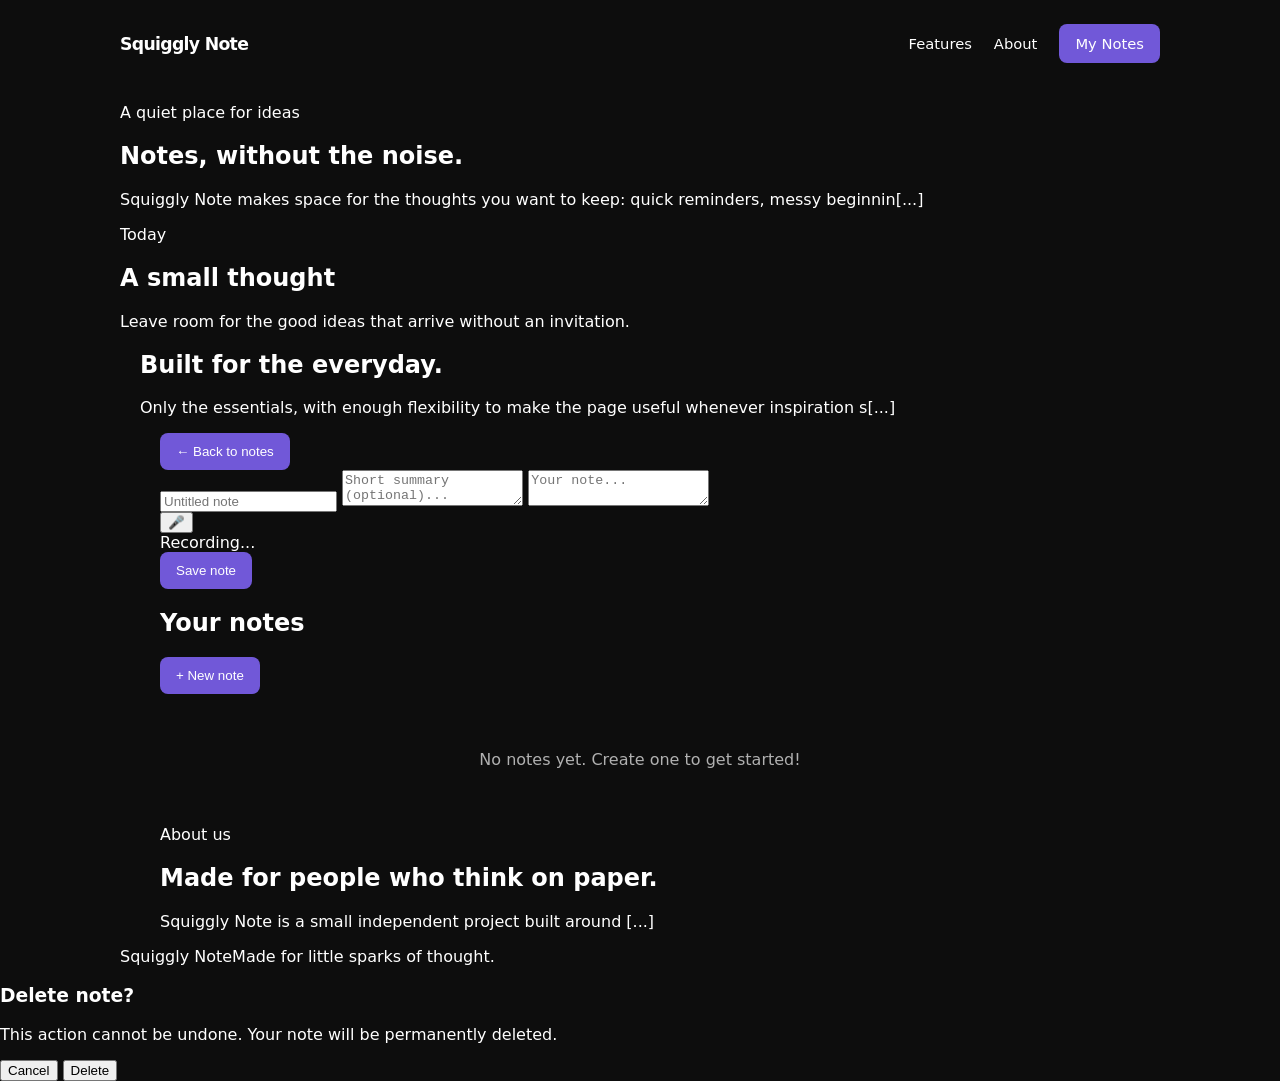
==== commit 41678328: "Add custom delete confirmation modal instead of alert" ====
--- a/index.html
+++ b/index.html
@@ -13,7 +13,7 @@
     header { display:flex; align-items:center; justify-content:space-between; padding:24px 0; }
     .brand { color:var(--ink); font-size:1.08rem; font-weight:750; letter-spacing:-.04em; text-decoration:none; }
     nav { display:flex; gap:22px; align-items:center; } nav a { color:var(--ink); font-size:.92rem; text-decoration:none; } nav a:hover { text-shadow:0 0 10px rgba(113,88,216,.6); }
-    .button { display:inline-flex; align-items:center; justify-content:center; border:none; border-radius:8px; padding:11px 16px; background:var(--accent); color:#fff; cursor:pointer; font:600 .9rem inherit; }
+    .button { display:inline-flex; align-items:center; justify-content:center; border:none; border-radius:8px; padding:11px 16px; background:var(--accent); color:#fff; cursor:pointer; font:600 .9rem i[...]
     .button:hover { text-shadow:0 0 10px rgba(113,88,216,.8); box-shadow:0 0 20px rgba(113,88,216,.4); } .button.light { background:transparent; color:var(--ink); }
     .button.light:hover { text-shadow:0 0 10px rgba(113,88,216,.8); box-shadow:0 0 20px rgba(113,88,216,.3); }
     .hero { display:grid; grid-template-columns:1.05fr .95fr; gap:70px; align-items:center; padding:90px 0 100px; }
@@ -22,13 +22,13 @@
     .intro { max-width:470px; margin:25px 0 28px; color:var(--muted); font-size:1.06rem; line-height:1.7; }
     .hero-actions { display:flex; flex-wrap:wrap; gap:10px; }
     .note-preview { position:relative; min-height:360px; padding:34px; overflow:hidden; border-radius:14px; background:var(--paper); box-shadow:0 0 30px rgba(113,88,216,.2); }
-    .note-preview::before { content:""; position:absolute; inset:0; background:repeating-linear-gradient(to bottom,transparent 0,transparent 37px,#222 38px,transparent 39px); opacity:.85; pointer-events:none; }
+    .note-preview::before { content:""; position:absolute; inset:0; background:repeating-linear-gradient(to bottom,transparent 0,transparent 37px,#222 38px,transparent 39px); opacity:.85; pointer-even[...]
     .preview-content { position:relative; z-index:1; } .mini-label { color:var(--muted); font-size:.76rem; font-weight:700; letter-spacing:.08em; text-transform:uppercase; }
     .note-preview h2 { margin:31px 0 14px; font:700 2rem/1.15 Georgia,serif; color:var(--ink); } .note-preview p { max-width:290px; color:var(--muted); font:1.08rem/1.65 Georgia,serif; }
-    section { padding:88px 0; } .section-heading { max-width:590px; margin-bottom:36px; } .section-heading h2 { margin:0; font-size:clamp(2rem,4vw,3.3rem); letter-spacing:-.06em; } .section-heading p { margin:12px 0 0; color:var(--muted); }
+    section { padding:88px 0; } .section-heading { max-width:590px; margin-bottom:36px; } .section-heading h2 { margin:0; font-size:clamp(2rem,4vw,3.3rem); letter-spacing:-.06em; } .section-heading p [...]
     .features { display:grid; grid-template-columns:repeat(3,1fr); gap:16px; } .feature { min-height:185px; padding:25px; border-radius:12px; background:#111; }
-    .feature-number { display:block; margin-bottom:30px; color:var(--ink); font-size:.8rem; font-weight:700; } .feature h3 { margin:0 0 9px; font-size:1rem; color:var(--ink); } .feature p { margin:0; color:var(--muted); font-size:.93rem; line-height:1.65; }
-    .workspace { padding:56px; border-radius:16px; background:#111; color:#fff; } .workspace p { max-width:560px; color:var(--muted); line-height:1.7; } .workspace .button { margin-top:8px; background:var(--accent); }
+    .feature-number { display:block; margin-bottom:30px; color:var(--ink); font-size:.8rem; font-weight:700; } .feature h3 { margin:0 0 9px; font-size:1rem; color:var(--ink); } .feature p { margin:0; [...]
+    .workspace { padding:56px; border-radius:16px; background:#111; color:#fff; } .workspace p { max-width:560px; color:var(--muted); line-height:1.7; } .workspace .button { margin-top:8px; background[...]
     .about { display:grid; grid-template-columns:1fr 1fr; gap:70px; } .about h2 { color:var(--ink); } .about p { max-width:460px; color:var(--muted); line-height:1.8; }
     footer { display:flex; justify-content:space-between; gap:20px; padding:28px 0 38px; color:var(--muted); font-size:.85rem; }
     
@@ -52,13 +52,13 @@
     .editor-workspace { padding:40px; border-radius:16px; background:var(--paper); }
     .editor-title { font-size:2rem; font-weight:700; margin:0 0 8px; border:none; outline:none; color:var(--ink); width:100%; background:transparent; }
     .editor-title::placeholder { color:var(--muted); }
-    .editor-summary { margin:16px 0; padding:12px 16px; border:none; border-radius:8px; font-size:.9rem; width:100%; font-family:inherit; resize:vertical; min-height:60px; background:#0d0d0d; color:var(--ink); }
+    .editor-summary { margin:16px 0; padding:12px 16px; border:none; border-radius:8px; font-size:.9rem; width:100%; font-family:inherit; resize:vertical; min-height:60px; background:#0d0d0d; color:va[...]
     .editor-summary::placeholder { color:var(--muted); }
     .editor-summary:focus { outline:none; box-shadow:0 0 15px rgba(113,88,216,.3); }
-    .editor-body { min-height:320px; padding:0; border:none; outline:none; color:var(--ink); width:100%; font-family:Georgia,serif; font-size:1.08rem; line-height:1.65; resize:vertical; background:transparent; }
+    .editor-body { min-height:320px; padding:0; border:none; outline:none; color:var(--ink); width:100%; font-family:Georgia,serif; font-size:1.08rem; line-height:1.65; resize:vertical; background:tra[...]
     .editor-body::placeholder { color:var(--muted); }
     .editor-controls { display:flex; gap:12px; margin-top:20px; align-items:center; flex-wrap:wrap; }
-    .mic-btn { display:inline-flex; align-items:center; justify-content:center; width:44px; height:44px; border-radius:8px; border:none; background:transparent; cursor:pointer; font-size:1.2rem; transition:all .2s; color:var(--ink); }
+    .mic-btn { display:inline-flex; align-items:center; justify-content:center; width:44px; height:44px; border-radius:8px; border:none; background:transparent; cursor:pointer; font-size:1.2rem; trans[...]
     .mic-btn:hover { box-shadow:0 0 15px rgba(113,88,216,.4); }
     .mic-btn.recording { animation:pulse 1s infinite; box-shadow:0 0 25px rgba(113,88,216,.6); }
     @keyframes pulse { 0%,100% { opacity:1; } 50% { opacity:.6; } }
@@ -78,7 +78,7 @@
     .new-tab-btn { background:var(--accent); color:#fff; }
     .new-tab-btn:hover { box-shadow:0 0 20px rgba(113,88,216,.4); }
     .tabs-grid { display:grid; grid-template-columns:repeat(auto-fill,minmax(140px,1fr)); gap:16px; }
-    .tab-card { position:relative; min-height:160px; padding:20px; padding-top:28px; border-radius:16px; background:linear-gradient(135deg,#222,#1a1a1a); border:none; cursor:pointer; transition:all .2s; display:flex; flex-direction:column; justify-content:space-between; box-shadow:0 0 15px rgba(0,0,0,.5); overflow:hidden; }
+    .tab-card { position:relative; min-height:160px; padding:20px; padding-top:28px; border-radius:16px; background:linear-gradient(135deg,#222,#1a1a1a); border:none; cursor:pointer; transition:all .2[...]
     .tab-card::before { content:""; position:absolute; top:0; left:0; right:0; height:8px; background:linear-gradient(135deg,#FF6B6B,#FF5252); }
     .tab-card.color-2::before { background:linear-gradient(135deg,#4ECDC4,#45B7AA); }
     .tab-card.color-3::before { background:linear-gradient(135deg,#FFD93D,#FFC93C); }
@@ -95,6 +95,22 @@
     .tab-card:hover .tab-delete { display:block; }
     .tab-delete:hover { color:var(--ink); }
     
+    /* Modal Overlay */
+    .modal-overlay { display:none; position:fixed; top:0; left:0; right:0; bottom:0; background:rgba(0,0,0,.7); backdrop-filter:blur(4px); z-index:200; justify-content:center; align-items:center; }
+    .modal-overlay.active { display:flex; }
+    
+    /* Delete Confirmation Modal */
+    .delete-modal { background:var(--paper); border-radius:16px; padding:32px; max-width:380px; box-shadow:0 10px 40px rgba(113,88,216,.3); animation:slideIn .3s ease-out; }
+    @keyframes slideIn { from { transform:scale(.95); opacity:0; } to { transform:scale(1); opacity:1; } }
+    .delete-modal h3 { margin:0 0 12px; font-size:1.2rem; color:var(--ink); }
+    .delete-modal p { margin:0 0 28px; color:var(--muted); line-height:1.6; }
+    .modal-actions { display:flex; gap:12px; }
+    .modal-btn { flex:1; padding:12px 16px; border:none; border-radius:8px; font-size:.9rem; font-weight:600; cursor:pointer; transition:all .2s; }
+    .modal-btn.cancel { background:transparent; color:var(--ink); border:1px solid #333; }
+    .modal-btn.cancel:hover { background:#111; box-shadow:0 0 15px rgba(113,88,216,.2); }
+    .modal-btn.delete { background:#FF6B6B; color:#fff; }
+    .modal-btn.delete:hover { background:#FF5252; box-shadow:0 0 20px rgba(255,107,107,.4); }
+    
     @media (max-width:760px) { 
       .container { width:min(100% - 28px,1040px); } 
       nav a { display:none; } 
@@ -104,6 +120,7 @@
       .features { grid-template-columns:1fr; }
       .tabs-grid { grid-template-columns:repeat(auto-fill,minmax(120px,1fr)); }
       .editor-workspace { padding:24px; }
+      .delete-modal { max-width:90%; }
     }
   </style>
 </head>
@@ -114,10 +131,10 @@
   </header>
   <main>
     <section class="container hero" id="home">
-      <div><p class="eyebrow">A quiet place for ideas</p><h1>Notes, without the noise.</h1><p class="intro">Squiggly Note makes space for the thoughts you want to keep: quick reminders, messy beginnings, and those midnight epiphanies.</p><div class="hero-actions"><a class="button" href="#tabs">View my notes</a><a class="button light" href="#editor">Create new</a></div></div>
-      <aside class="note-preview"><div class="preview-content"><span class="mini-label">Today</span><h2>A small thought</h2><p>Leave room for the good ideas that arrive without an invitation.</p><span class="mini-label" style="margin-top:40px;">Keep writing</span></div></aside>
+      <div><p class="eyebrow">A quiet place for ideas</p><h1>Notes, without the noise.</h1><p class="intro">Squiggly Note makes space for the thoughts you want to keep: quick reminders, messy beginnin[...]
+      <aside class="note-preview"><div class="preview-content"><span class="mini-label">Today</span><h2>A small thought</h2><p>Leave room for the good ideas that arrive without an invitation.</p><span[...]
     </section>
-    <section class="container" id="features"><div class="section-heading"><h2>Built for the everyday.</h2><p>Only the essentials, with enough flexibility to make the page useful whenever inspiration strikes.</p></div><div class="features"><div class="feature"><span class="feature-number">01</span><h3>Quick captures</h3><p>Save your thoughts instantly and organize them how you like.</p></div><div class="feature"><span class="feature-number">02</span><h3>Audio notes</h3><p>Record your voice when you're on the move or multitasking.</p></div><div class="feature"><span class="feature-number">03</span><h3>Local storage</h3><p>All your notes stay private and saved in your browser.</p></div></div></section>
+    <section class="container" id="features"><div class="section-heading"><h2>Built for the everyday.</h2><p>Only the essentials, with enough flexibility to make the page useful whenever inspiration s[...]
     
     <!-- Editor Section -->
     <section class="editor-section" id="editor">
@@ -154,15 +171,28 @@
       </div>
     </section>
     
-    <section class="container about" id="about"><div><p class="eyebrow">About us</p><h2>Made for people who think on paper.</h2></div><div><p>Squiggly Note is a small independent project built around the idea that good thinking takes room to stretch out. Not every thought needs formatting, reactions, or context. Some ideas just need a quiet place to exist.</p></div></section>
+    <section class="container about" id="about"><div><p class="eyebrow">About us</p><h2>Made for people who think on paper.</h2></div><div><p>Squiggly Note is a small independent project built around [...]
   </main>
   <footer class="container"><span>Squiggly Note</span><span>Made for little sparks of thought.</span></footer>
+  
+  <!-- Delete Confirmation Modal -->
+  <div class="modal-overlay" id="deleteModal">
+    <div class="delete-modal">
+      <h3>Delete note?</h3>
+      <p>This action cannot be undone. Your note will be permanently deleted.</p>
+      <div class="modal-actions">
+        <button class="modal-btn cancel" onclick="cancelDelete()">Cancel</button>
+        <button class="modal-btn delete" onclick="confirmDelete()">Delete</button>
+      </div>
+    </div>
+  </div>
   
   <script>
     let currentNoteId = null;
     let mediaRecorder = null;
     let audioChunks = [];
     let recordingStream = null;
+    let noteToDelete = null;
     
     const colors = ['color-1', 'color-2', 'color-3', 'color-4', 'color-5', 'color-6', 'color-7', 'color-8'];
     
@@ -299,19 +329,33 @@
             <h3 class="tab-title">${escapeHtml(note.title)}</h3>
             <p class="tab-summary">${escapeHtml(note.summary || note.body.substring(0, 50) || '(empty note)')}</p>
           </div>
-          <button class="tab-delete" onclick="deleteNote('${escapeHtml(note.id)}', event)">✕</button>
+          <button class="tab-delete" onclick="openDeleteModal('${escapeHtml(note.id)}', event)">✕</button>
         `;
         tabsGrid.appendChild(card);
       });
     }
     
-    // Delete note
-    function deleteNote(noteId, event) {
+    // Open delete modal
+    function openDeleteModal(noteId, event) {
       event.stopPropagation();
-      if (confirm('Delete this note?')) {
+      noteToDelete = noteId;
+      document.getElementById('deleteModal').classList.add('active');
+    }
+    
+    // Cancel delete
+    function cancelDelete() {
+      noteToDelete = null;
+      document.getElementById('deleteModal').classList.remove('active');
+    }
+    
+    // Confirm delete
+    function confirmDelete() {
+      if (noteToDelete) {
         const notes = getAllNotes();
-        delete notes[noteId];
+        delete notes[noteToDelete];
         saveAllNotes(notes);
+        noteToDelete = null;
+        document.getElementById('deleteModal').classList.remove('active');
         renderTabs();
       }
     }
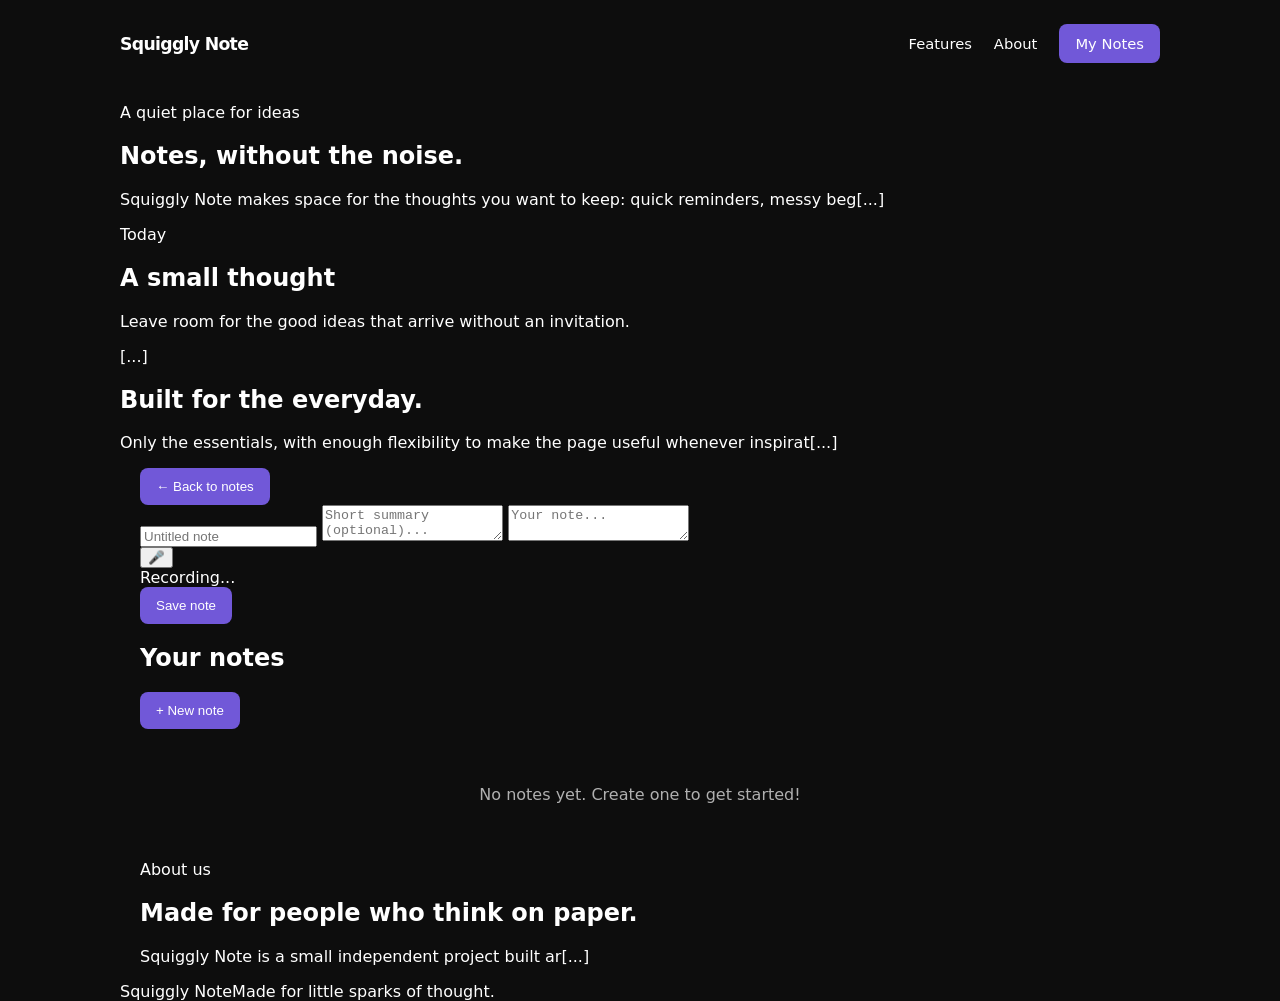
==== commit 96191c90: "Revert to previous commit: Remove custom delete confirmation modal, use simple alert instead" ====
--- a/index.html
+++ b/index.html
@@ -27,7 +27,7 @@
     .note-preview h2 { margin:31px 0 14px; font:700 2rem/1.15 Georgia,serif; color:var(--ink); } .note-preview p { max-width:290px; color:var(--muted); font:1.08rem/1.65 Georgia,serif; }
     section { padding:88px 0; } .section-heading { max-width:590px; margin-bottom:36px; } .section-heading h2 { margin:0; font-size:clamp(2rem,4vw,3.3rem); letter-spacing:-.06em; } .section-heading p [...]
     .features { display:grid; grid-template-columns:repeat(3,1fr); gap:16px; } .feature { min-height:185px; padding:25px; border-radius:12px; background:#111; }
-    .feature-number { display:block; margin-bottom:30px; color:var(--ink); font-size:.8rem; font-weight:700; } .feature h3 { margin:0 0 9px; font-size:1rem; color:var(--ink); } .feature p { margin:0; [...]
+    .feature-number { display:block; margin-bottom:30px; color:var(--ink); font-size:.8rem; font-weight:700; } .feature h3 { margin:0 0 9px; font-size:1rem; color:var(--ink); } .feature p { margin[...]
     .workspace { padding:56px; border-radius:16px; background:#111; color:#fff; } .workspace p { max-width:560px; color:var(--muted); line-height:1.7; } .workspace .button { margin-top:8px; background[...]
     .about { display:grid; grid-template-columns:1fr 1fr; gap:70px; } .about h2 { color:var(--ink); } .about p { max-width:460px; color:var(--muted); line-height:1.8; }
     footer { display:flex; justify-content:space-between; gap:20px; padding:28px 0 38px; color:var(--muted); font-size:.85rem; }
@@ -52,7 +52,7 @@
     .editor-workspace { padding:40px; border-radius:16px; background:var(--paper); }
     .editor-title { font-size:2rem; font-weight:700; margin:0 0 8px; border:none; outline:none; color:var(--ink); width:100%; background:transparent; }
     .editor-title::placeholder { color:var(--muted); }
-    .editor-summary { margin:16px 0; padding:12px 16px; border:none; border-radius:8px; font-size:.9rem; width:100%; font-family:inherit; resize:vertical; min-height:60px; background:#0d0d0d; color:va[...]
+    .editor-summary { margin:16px 0; padding:12px 16px; border:none; border-radius:8px; font-size:.9rem; width:100%; font-family:inherit; resize:vertical; min-height:60px; background:#0d0d0d; color[...]
     .editor-summary::placeholder { color:var(--muted); }
     .editor-summary:focus { outline:none; box-shadow:0 0 15px rgba(113,88,216,.3); }
     .editor-body { min-height:320px; padding:0; border:none; outline:none; color:var(--ink); width:100%; font-family:Georgia,serif; font-size:1.08rem; line-height:1.65; resize:vertical; background:tra[...]
@@ -78,7 +78,7 @@
     .new-tab-btn { background:var(--accent); color:#fff; }
     .new-tab-btn:hover { box-shadow:0 0 20px rgba(113,88,216,.4); }
     .tabs-grid { display:grid; grid-template-columns:repeat(auto-fill,minmax(140px,1fr)); gap:16px; }
-    .tab-card { position:relative; min-height:160px; padding:20px; padding-top:28px; border-radius:16px; background:linear-gradient(135deg,#222,#1a1a1a); border:none; cursor:pointer; transition:all .2[...]
+    .tab-card { position:relative; min-height:160px; padding:20px; padding-top:28px; border-radius:16px; background:linear-gradient(135deg,#222,#1a1a1a); border:none; cursor:pointer; transition:al[...]
     .tab-card::before { content:""; position:absolute; top:0; left:0; right:0; height:8px; background:linear-gradient(135deg,#FF6B6B,#FF5252); }
     .tab-card.color-2::before { background:linear-gradient(135deg,#4ECDC4,#45B7AA); }
     .tab-card.color-3::before { background:linear-gradient(135deg,#FFD93D,#FFC93C); }
@@ -95,22 +95,6 @@
     .tab-card:hover .tab-delete { display:block; }
     .tab-delete:hover { color:var(--ink); }
     
-    /* Modal Overlay */
-    .modal-overlay { display:none; position:fixed; top:0; left:0; right:0; bottom:0; background:rgba(0,0,0,.7); backdrop-filter:blur(4px); z-index:200; justify-content:center; align-items:center; }
-    .modal-overlay.active { display:flex; }
-    
-    /* Delete Confirmation Modal */
-    .delete-modal { background:var(--paper); border-radius:16px; padding:32px; max-width:380px; box-shadow:0 10px 40px rgba(113,88,216,.3); animation:slideIn .3s ease-out; }
-    @keyframes slideIn { from { transform:scale(.95); opacity:0; } to { transform:scale(1); opacity:1; } }
-    .delete-modal h3 { margin:0 0 12px; font-size:1.2rem; color:var(--ink); }
-    .delete-modal p { margin:0 0 28px; color:var(--muted); line-height:1.6; }
-    .modal-actions { display:flex; gap:12px; }
-    .modal-btn { flex:1; padding:12px 16px; border:none; border-radius:8px; font-size:.9rem; font-weight:600; cursor:pointer; transition:all .2s; }
-    .modal-btn.cancel { background:transparent; color:var(--ink); border:1px solid #333; }
-    .modal-btn.cancel:hover { background:#111; box-shadow:0 0 15px rgba(113,88,216,.2); }
-    .modal-btn.delete { background:#FF6B6B; color:#fff; }
-    .modal-btn.delete:hover { background:#FF5252; box-shadow:0 0 20px rgba(255,107,107,.4); }
-    
     @media (max-width:760px) { 
       .container { width:min(100% - 28px,1040px); } 
       nav a { display:none; } 
@@ -120,7 +104,6 @@
       .features { grid-template-columns:1fr; }
       .tabs-grid { grid-template-columns:repeat(auto-fill,minmax(120px,1fr)); }
       .editor-workspace { padding:24px; }
-      .delete-modal { max-width:90%; }
     }
   </style>
 </head>
@@ -131,10 +114,10 @@
   </header>
   <main>
     <section class="container hero" id="home">
-      <div><p class="eyebrow">A quiet place for ideas</p><h1>Notes, without the noise.</h1><p class="intro">Squiggly Note makes space for the thoughts you want to keep: quick reminders, messy beginnin[...]
-      <aside class="note-preview"><div class="preview-content"><span class="mini-label">Today</span><h2>A small thought</h2><p>Leave room for the good ideas that arrive without an invitation.</p><span[...]
+      <div><p class="eyebrow">A quiet place for ideas</p><h1>Notes, without the noise.</h1><p class="intro">Squiggly Note makes space for the thoughts you want to keep: quick reminders, messy beg[...]
+      <aside class="note-preview"><div class="preview-content"><span class="mini-label">Today</span><h2>A small thought</h2><p>Leave room for the good ideas that arrive without an invitation.</p>[...]
     </section>
-    <section class="container" id="features"><div class="section-heading"><h2>Built for the everyday.</h2><p>Only the essentials, with enough flexibility to make the page useful whenever inspiration s[...]
+    <section class="container" id="features"><div class="section-heading"><h2>Built for the everyday.</h2><p>Only the essentials, with enough flexibility to make the page useful whenever inspirat[...]
     
     <!-- Editor Section -->
     <section class="editor-section" id="editor">
@@ -171,28 +154,15 @@
       </div>
     </section>
     
-    <section class="container about" id="about"><div><p class="eyebrow">About us</p><h2>Made for people who think on paper.</h2></div><div><p>Squiggly Note is a small independent project built around [...]
+    <section class="container about" id="about"><div><p class="eyebrow">About us</p><h2>Made for people who think on paper.</h2></div><div><p>Squiggly Note is a small independent project built ar[...]
   </main>
   <footer class="container"><span>Squiggly Note</span><span>Made for little sparks of thought.</span></footer>
-  
-  <!-- Delete Confirmation Modal -->
-  <div class="modal-overlay" id="deleteModal">
-    <div class="delete-modal">
-      <h3>Delete note?</h3>
-      <p>This action cannot be undone. Your note will be permanently deleted.</p>
-      <div class="modal-actions">
-        <button class="modal-btn cancel" onclick="cancelDelete()">Cancel</button>
-        <button class="modal-btn delete" onclick="confirmDelete()">Delete</button>
-      </div>
-    </div>
-  </div>
   
   <script>
     let currentNoteId = null;
     let mediaRecorder = null;
     let audioChunks = [];
     let recordingStream = null;
-    let noteToDelete = null;
     
     const colors = ['color-1', 'color-2', 'color-3', 'color-4', 'color-5', 'color-6', 'color-7', 'color-8'];
     
@@ -329,33 +299,19 @@
             <h3 class="tab-title">${escapeHtml(note.title)}</h3>
             <p class="tab-summary">${escapeHtml(note.summary || note.body.substring(0, 50) || '(empty note)')}</p>
           </div>
-          <button class="tab-delete" onclick="openDeleteModal('${escapeHtml(note.id)}', event)">✕</button>
+          <button class="tab-delete" onclick="deleteNote('${escapeHtml(note.id)}', event)">✕</button>
         `;
         tabsGrid.appendChild(card);
       });
     }
     
-    // Open delete modal
-    function openDeleteModal(noteId, event) {
+    // Delete note
+    function deleteNote(noteId, event) {
       event.stopPropagation();
-      noteToDelete = noteId;
-      document.getElementById('deleteModal').classList.add('active');
-    }
-    
-    // Cancel delete
-    function cancelDelete() {
-      noteToDelete = null;
-      document.getElementById('deleteModal').classList.remove('active');
-    }
-    
-    // Confirm delete
-    function confirmDelete() {
-      if (noteToDelete) {
+      if (confirm('Delete this note?')) {
         const notes = getAllNotes();
-        delete notes[noteToDelete];
+        delete notes[noteId];
         saveAllNotes(notes);
-        noteToDelete = null;
-        document.getElementById('deleteModal').classList.remove('active');
         renderTabs();
       }
     }
@@ -431,4 +387,4 @@
     }
   </script>
 </body>
-</html>
+</html>
